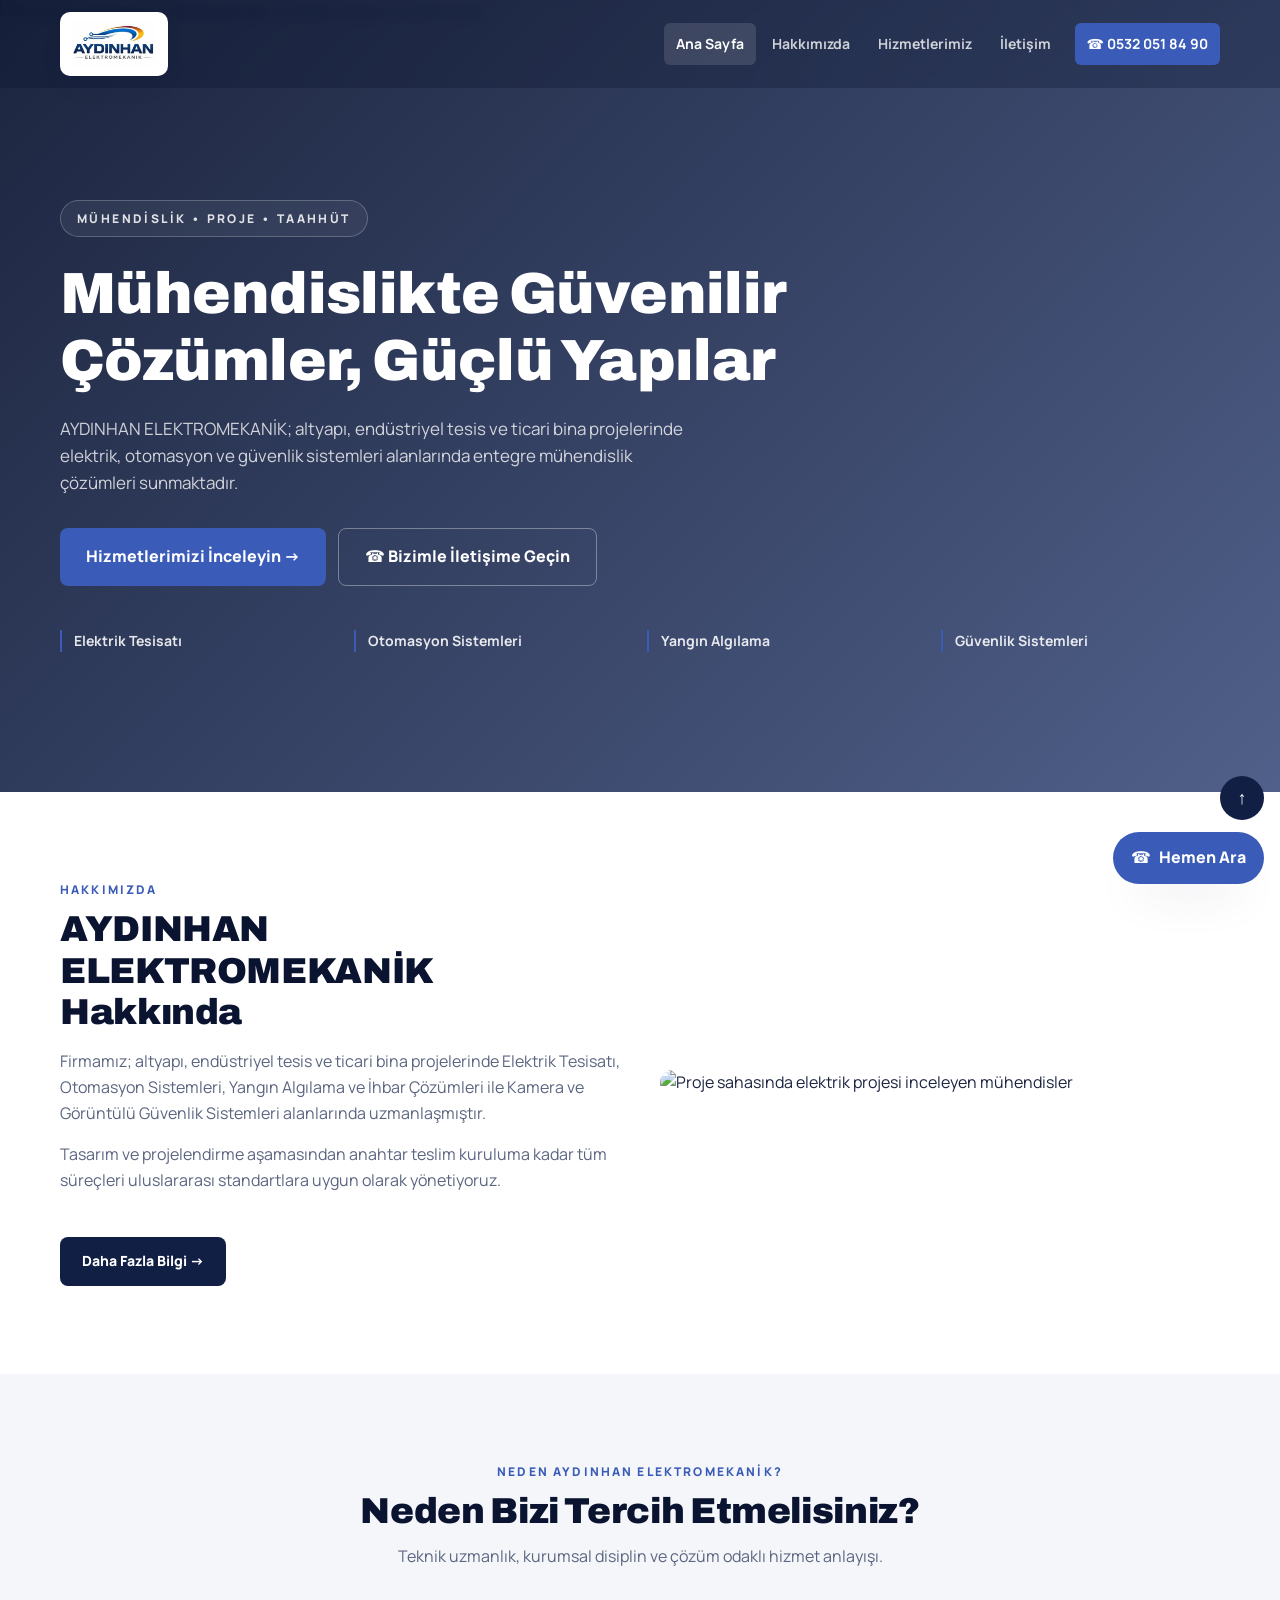
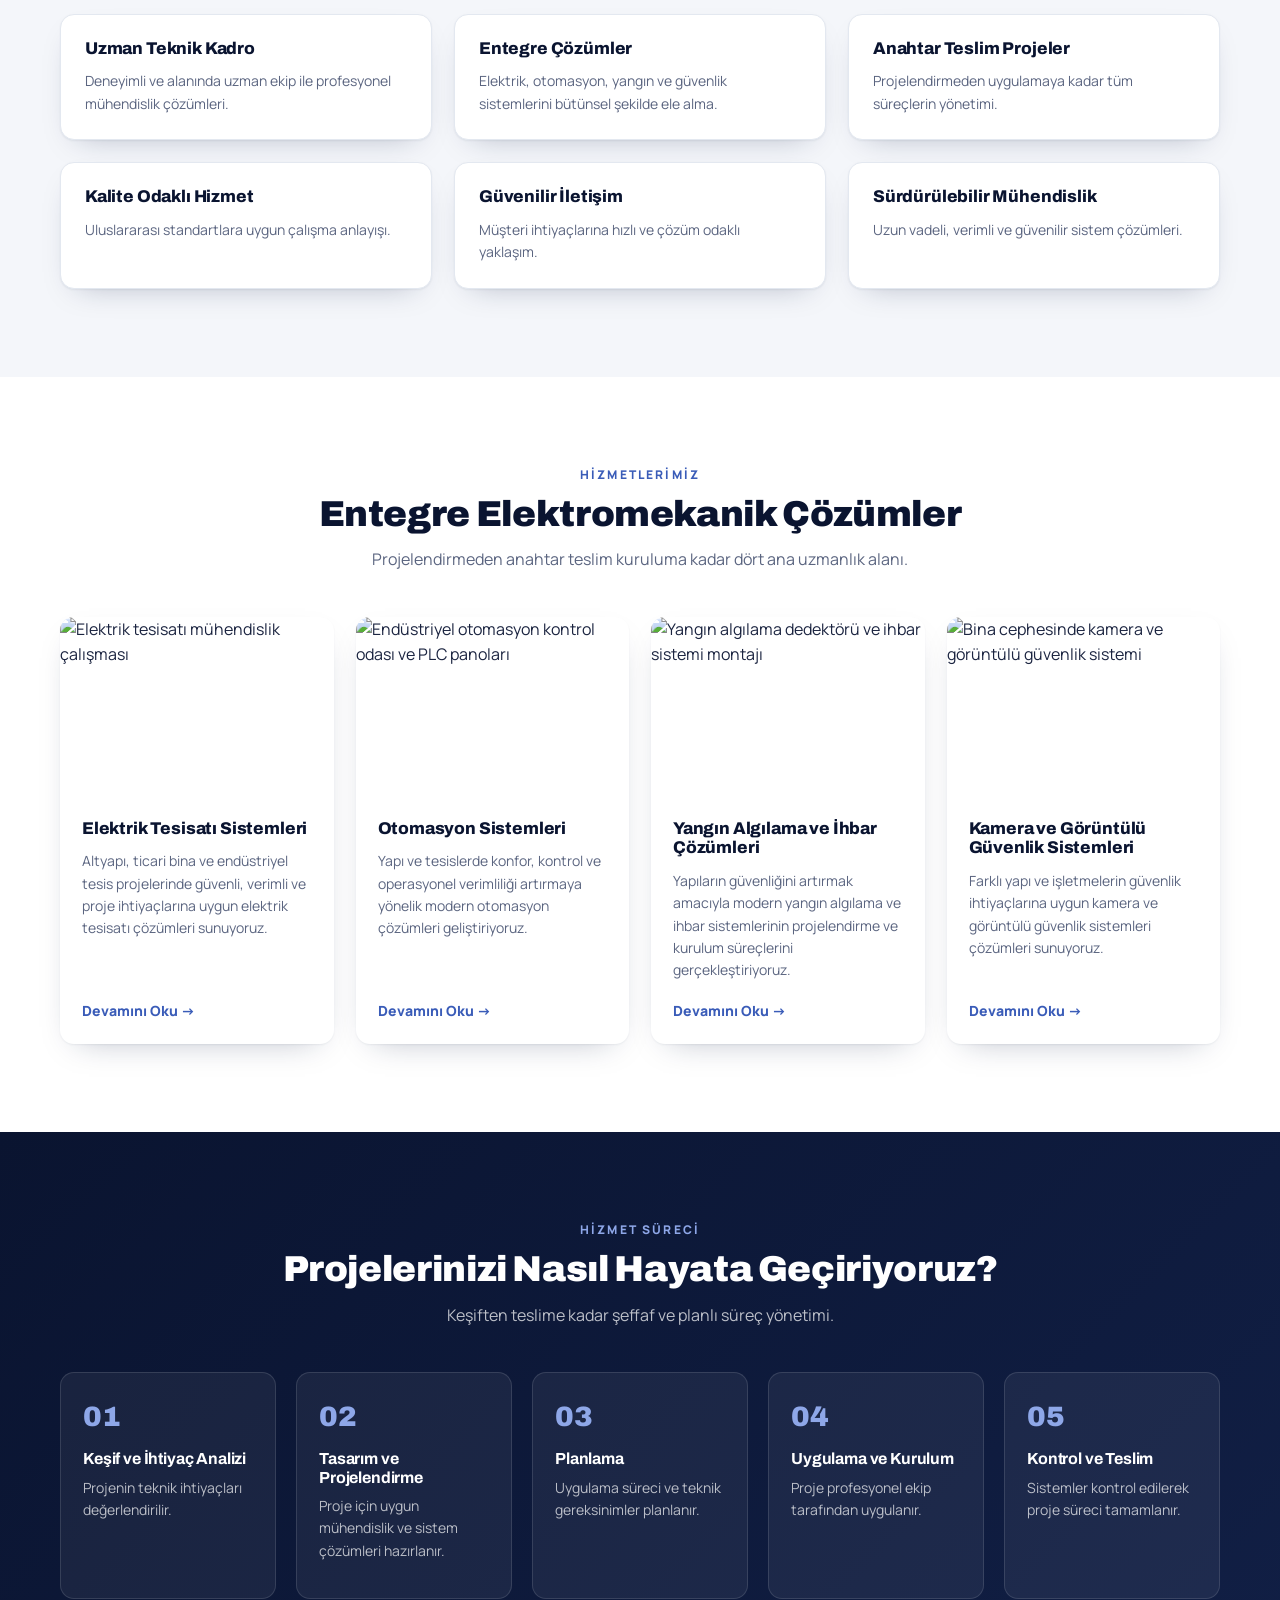
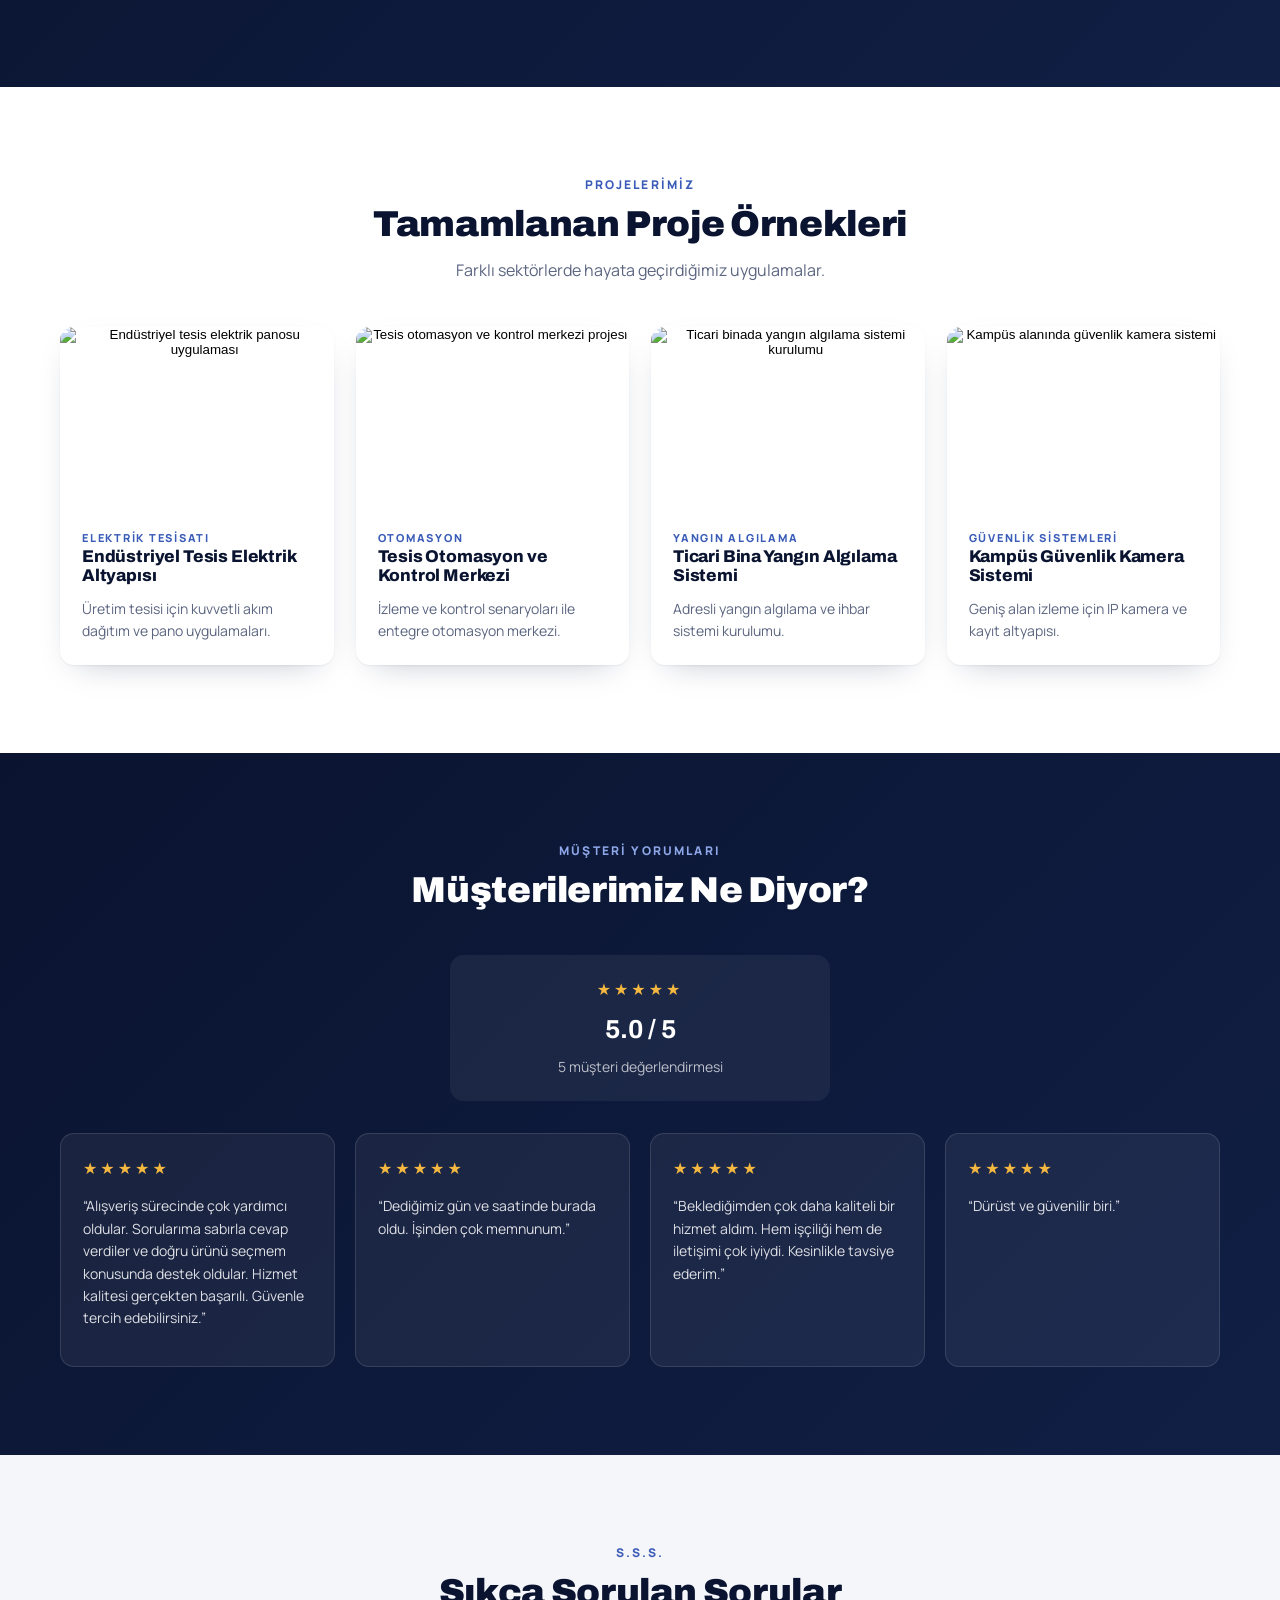
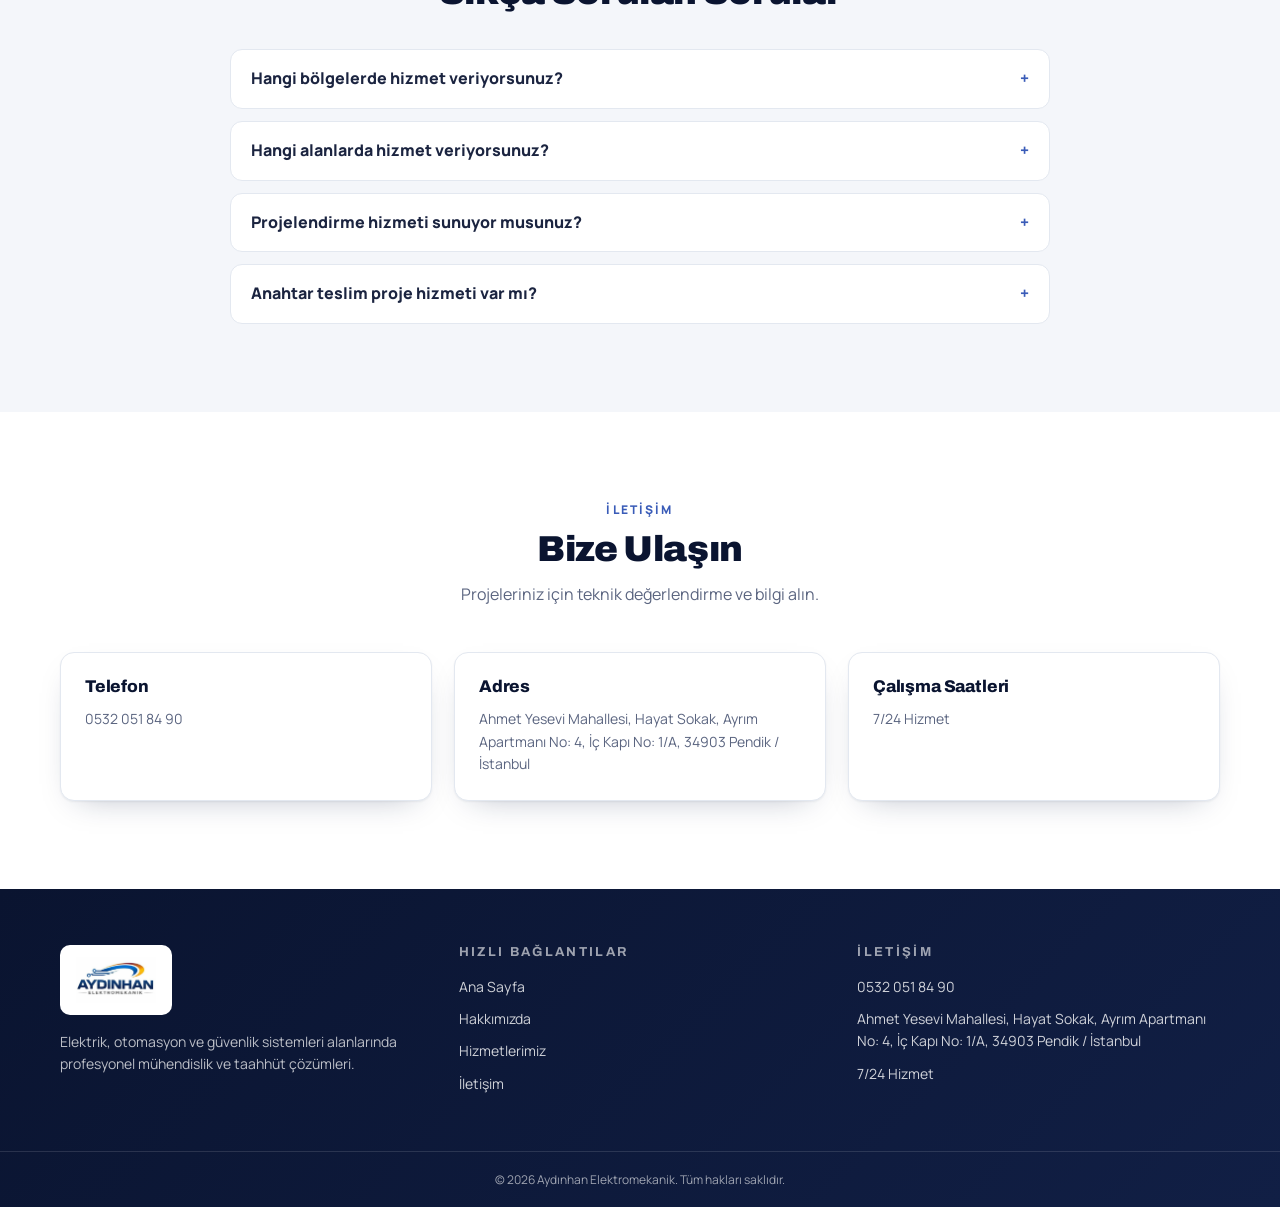
==== index.html @ 63fa552e "Add files via upload" ====
<!doctype html>
<html lang="tr">
  <head>
    <meta charset="utf-8" />
    <meta name="viewport" content="width=device-width, initial-scale=1" />
    <title>
      Aydınhan Elektromekanik | Elektrik, Otomasyon ve Güvenlik Sistemleri
    </title>
    <meta
      name="description"
      content="Aydınhan Elektromekanik; elektrik tesisatı, otomasyon sistemleri, yangın algılama ve kamera güvenlik sistemleri alanlarında Pendik ve İstanbul genelinde mühendislik ve taahhüt çözümleri sunar."
    />
    <meta property="og:type" content="website" />
    <meta
      property="og:title"
      content="Aydınhan Elektromekanik | Elektrik, Otomasyon ve Güvenlik Sistemleri"
    />
    <meta
      property="og:description"
      content="Aydınhan Elektromekanik; elektrik tesisatı, otomasyon sistemleri, yangın algılama ve kamera güvenlik sistemleri alanlarında Pendik ve İstanbul genelinde mühendislik ve taahhüt çözümleri sunar."
    />
    <meta property="og:image" content="gorseller/hero.jpg" />
    <meta name="twitter:card" content="summary_large_image" />
    <link rel="icon" href="favicon.png" />
    <link rel="preconnect" href="https://fonts.googleapis.com" />
    <link rel="preconnect" href="https://fonts.gstatic.com" crossorigin />
    <link
      href="https://fonts.googleapis.com/css2?family=Archivo:wght@600;700;800;900&family=Manrope:wght@400;500;600;700&display=swap"
      rel="stylesheet"
    />
    <link rel="stylesheet" href="style.css" />
    <script type="application/ld+json">
      {
        "@context": "https://schema.org",
        "@type": "LocalBusiness",
        "name": "AYDINHAN ELEKTROMEKANİK MÜHENDİSLİK PROJE TAAHHÜT SANAYİ VE TİCARET LİMİTED ŞİRKETİ",
        "telephone": "+905320518490",
        "address": {
          "@type": "PostalAddress",
          "streetAddress": "Ahmet Yesevi Mahallesi, Hayat Sokak, Ayrım Apartmanı No: 4/1A",
          "addressLocality": "Pendik",
          "addressRegion": "İstanbul",
          "postalCode": "34903",
          "addressCountry": "TR"
        },
        "openingHours": "Mo-Su 00:00-23:59",
        "aggregateRating": {
          "@type": "AggregateRating",
          "ratingValue": "5",
          "reviewCount": "5"
        }
      }
    </script>
  </head>
  <body>
    <header class="ustbar" id="ustbar">
      <div class="kapsa ustbar-ic">
        <a class="marka" href="index.html">
          <img
            src="logo.png"
            alt="Aydınhan Elektromekanik logosu"
            width="696"
            height="330"
          />
        </a>
        <nav class="menu" id="menu">
          <a class="aktif" href="index.html">Ana Sayfa</a
          ><a class="" href="hakkimizda.html">Hakkımızda</a
          ><a class="" href="hizmetlerimiz.html">Hizmetlerimiz</a
          ><a class="" href="iletisim.html">İletişim</a>
          <a class="btn-ara" href="tel:+905320518490">☎ 0532 051 84 90</a>
        </nav>
        <button
          class="menu-btn"
          id="menuBtn"
          aria-label="Menüyü aç"
          aria-expanded="false"
        >
          ☰
        </button>
      </div>
      <div class="mobil-menu" id="mobilMenu">
        <a class="aktif" href="index.html">Ana Sayfa</a
        ><a class="" href="hakkimizda.html">Hakkımızda</a
        ><a class="" href="hizmetlerimiz.html">Hizmetlerimiz</a
        ><a class="" href="projelerimiz.html">Projelerimiz</a
        ><a class="" href="iletisim.html">İletişim</a>
      </div>
    </header>
    <main>
      <section class="hero">
        <img
          class="hero-foto"
          src="gorseller/hero.jpg"
          alt="Endüstriyel tesiste elektrik panoları önünde çalışan mühendisler"
          width="1920"
          height="1088"
        />
        <div class="hero-perde"></div>
        <div class="kapsa hero-ic">
          <span class="pill">Mühendislik • Proje • Taahhüt</span>
          <h1>Mühendislikte Güvenilir Çözümler, Güçlü Yapılar</h1>
          <p>
            AYDINHAN ELEKTROMEKANİK; altyapı, endüstriyel tesis ve ticari bina
            projelerinde elektrik, otomasyon ve güvenlik sistemleri alanlarında
            entegre mühendislik çözümleri sunmaktadır.
          </p>
          <div class="hero-butonlar">
            <a class="btn birincil" href="hizmetlerimiz.html"
              >Hizmetlerimizi İnceleyin →</a
            >
            <a class="btn cerceve" href="tel:+905320518490"
              >☎ Bizimle İletişime Geçin</a
            >
          </div>
          <ul class="hero-liste">
            <li>Elektrik Tesisatı</li>
            <li>Otomasyon Sistemleri</li>
            <li>Yangın Algılama</li>
            <li>Güvenlik Sistemleri</li>
          </ul>
        </div>
      </section>
      <section class="bolum">
        <div class="kapsa ikili">
          <div class="gorun">
            <div class="bolum-baslik">
              <span class="ust-baslik">Hakkımızda</span>
              <h2>AYDINHAN ELEKTROMEKANİK Hakkında</h2>
            </div>
            <p class="metin">
              Firmamız; altyapı, endüstriyel tesis ve ticari bina projelerinde
              Elektrik Tesisatı, Otomasyon Sistemleri, Yangın Algılama ve İhbar
              Çözümleri ile Kamera ve Görüntülü Güvenlik Sistemleri alanlarında
              uzmanlaşmıştır.
            </p>
            <p class="metin">
              Tasarım ve projelendirme aşamasından anahtar teslim kuruluma kadar
              tüm süreçleri uluslararası standartlara uygun olarak yönetiyoruz.
            </p>
            <a class="btn koyu" href="hakkimizda.html">Daha Fazla Bilgi →</a>
          </div>
          <img
            class="gorsel-lift gorun"
            src="gorseller/hakkimizda.jpg"
            alt="Proje sahasında elektrik projesi inceleyen mühendisler"
            loading="lazy"
          />
        </div>
      </section>
      <section class="bolum gri">
        <div class="kapsa">
          <div class="bolum-baslik ortala">
            <span class="ust-baslik">Neden Aydınhan Elektromekanik?</span>
            <h2>Neden Bizi Tercih Etmelisiniz?</h2>
            <p>
              Teknik uzmanlık, kurumsal disiplin ve çözüm odaklı hizmet
              anlayışı.
            </p>
          </div>
          <div class="izgara-3">
            <article class="kart yalin gorun">
              <h3>Uzman Teknik Kadro</h3>
              <p>
                Deneyimli ve alanında uzman ekip ile profesyonel mühendislik
                çözümleri.
              </p>
            </article>
            <article class="kart yalin gorun">
              <h3>Entegre Çözümler</h3>
              <p>
                Elektrik, otomasyon, yangın ve güvenlik sistemlerini bütünsel
                şekilde ele alma.
              </p>
            </article>
            <article class="kart yalin gorun">
              <h3>Anahtar Teslim Projeler</h3>
              <p>Projelendirmeden uygulamaya kadar tüm süreçlerin yönetimi.</p>
            </article>
            <article class="kart yalin gorun">
              <h3>Kalite Odaklı Hizmet</h3>
              <p>Uluslararası standartlara uygun çalışma anlayışı.</p>
            </article>
            <article class="kart yalin gorun">
              <h3>Güvenilir İletişim</h3>
              <p>Müşteri ihtiyaçlarına hızlı ve çözüm odaklı yaklaşım.</p>
            </article>
            <article class="kart yalin gorun">
              <h3>Sürdürülebilir Mühendislik</h3>
              <p>Uzun vadeli, verimli ve güvenilir sistem çözümleri.</p>
            </article>
          </div>
        </div>
      </section>
      <section class="bolum">
        <div class="kapsa">
          <div class="bolum-baslik ortala">
            <span class="ust-baslik">Hizmetlerimiz</span>
            <h2>Entegre Elektromekanik Çözümler</h2>
            <p>
              Projelendirmeden anahtar teslim kuruluma kadar dört ana uzmanlık
              alanı.
            </p>
          </div>
          <div class="izgara-4">
            <article class="kart gorun">
              <img
                src="gorseller/elektrik.jpg"
                alt="Elektrik tesisatı mühendislik çalışması"
                loading="lazy"
              />
              <div class="kart-ic">
                <h3>Elektrik Tesisatı Sistemleri</h3>
                <p>
                  Altyapı, ticari bina ve endüstriyel tesis projelerinde
                  güvenli, verimli ve proje ihtiyaçlarına uygun elektrik
                  tesisatı çözümleri sunuyoruz.
                </p>
                <a class="link-ok" href="hizmetlerimiz.html#elektrik"
                  >Devamını Oku →</a
                >
              </div>
            </article>
            <article class="kart gorun">
              <img
                src="gorseller/otomasyon.jpg"
                alt="Endüstriyel otomasyon kontrol odası ve PLC panoları"
                loading="lazy"
              />
              <div class="kart-ic">
                <h3>Otomasyon Sistemleri</h3>
                <p>
                  Yapı ve tesislerde konfor, kontrol ve operasyonel verimliliği
                  artırmaya yönelik modern otomasyon çözümleri geliştiriyoruz.
                </p>
                <a class="link-ok" href="hizmetlerimiz.html#otomasyon"
                  >Devamını Oku →</a
                >
              </div>
            </article>
            <article class="kart gorun">
              <img
                src="gorseller/yangin.jpg"
                alt="Yangın algılama dedektörü ve ihbar sistemi montajı"
                loading="lazy"
              />
              <div class="kart-ic">
                <h3>Yangın Algılama ve İhbar Çözümleri</h3>
                <p>
                  Yapıların güvenliğini artırmak amacıyla modern yangın algılama
                  ve ihbar sistemlerinin projelendirme ve kurulum süreçlerini
                  gerçekleştiriyoruz.
                </p>
                <a class="link-ok" href="hizmetlerimiz.html#yangin"
                  >Devamını Oku →</a
                >
              </div>
            </article>
            <article class="kart gorun">
              <img
                src="gorseller/kamera.jpg"
                alt="Bina cephesinde kamera ve görüntülü güvenlik sistemi"
                loading="lazy"
              />
              <div class="kart-ic">
                <h3>Kamera ve Görüntülü Güvenlik Sistemleri</h3>
                <p>
                  Farklı yapı ve işletmelerin güvenlik ihtiyaçlarına uygun
                  kamera ve görüntülü güvenlik sistemleri çözümleri sunuyoruz.
                </p>
                <a class="link-ok" href="hizmetlerimiz.html#kamera"
                  >Devamını Oku →</a
                >
              </div>
            </article>
          </div>
        </div>
      </section>
      <section class="bolum lacivert">
        <div class="kapsa">
          <div class="bolum-baslik koyu ortala">
            <span class="ust-baslik">Hizmet Süreci</span>
            <h2>Projelerinizi Nasıl Hayata Geçiriyoruz?</h2>
            <p>Keşiften teslime kadar şeffaf ve planlı süreç yönetimi.</p>
          </div>
          <ol class="surec">
            <li class="gorun">
              <span class="no">01</span>
              <h3>Keşif ve İhtiyaç Analizi</h3>
              <p>Projenin teknik ihtiyaçları değerlendirilir.</p>
            </li>
            <li class="gorun">
              <span class="no">02</span>
              <h3>Tasarım ve Projelendirme</h3>
              <p>
                Proje için uygun mühendislik ve sistem çözümleri hazırlanır.
              </p>
            </li>
            <li class="gorun">
              <span class="no">03</span>
              <h3>Planlama</h3>
              <p>Uygulama süreci ve teknik gereksinimler planlanır.</p>
            </li>
            <li class="gorun">
              <span class="no">04</span>
              <h3>Uygulama ve Kurulum</h3>
              <p>Proje profesyonel ekip tarafından uygulanır.</p>
            </li>
            <li class="gorun">
              <span class="no">05</span>
              <h3>Kontrol ve Teslim</h3>
              <p>Sistemler kontrol edilerek proje süreci tamamlanır.</p>
            </li>
          </ol>
        </div>
      </section>
      <section class="bolum">
        <div class="kapsa">
          <div class="bolum-baslik ortala">
            <span class="ust-baslik">Projelerimiz</span>
            <h2>Tamamlanan Proje Örnekleri</h2>
            <p>Farklı sektörlerde hayata geçirdiğimiz uygulamalar.</p>
          </div>
          <div class="izgara-4">
            <article class="kart gorun">
              <button
                class="foto-btn"
                data-index="0"
                aria-label="Endüstriyel Tesis Elektrik Altyapısı fotoğrafını büyüt"
              >
                <img
                  src="gorseller/elektrik.jpg"
                  alt="Endüstriyel tesis elektrik panosu uygulaması"
                  loading="lazy"
                />
              </button>
              <div class="kart-ic">
                <span class="etiket">Elektrik Tesisatı</span>
                <h3>Endüstriyel Tesis Elektrik Altyapısı</h3>
                <p>
                  Üretim tesisi için kuvvetli akım dağıtım ve pano uygulamaları.
                </p>
              </div>
            </article>
            <article class="kart gorun">
              <button
                class="foto-btn"
                data-index="1"
                aria-label="Tesis Otomasyon ve Kontrol Merkezi fotoğrafını büyüt"
              >
                <img
                  src="gorseller/otomasyon.jpg"
                  alt="Tesis otomasyon ve kontrol merkezi projesi"
                  loading="lazy"
                />
              </button>
              <div class="kart-ic">
                <span class="etiket">Otomasyon</span>
                <h3>Tesis Otomasyon ve Kontrol Merkezi</h3>
                <p>
                  İzleme ve kontrol senaryoları ile entegre otomasyon merkezi.
                </p>
              </div>
            </article>
            <article class="kart gorun">
              <button
                class="foto-btn"
                data-index="2"
                aria-label="Ticari Bina Yangın Algılama Sistemi fotoğrafını büyüt"
              >
                <img
                  src="gorseller/yangin.jpg"
                  alt="Ticari binada yangın algılama sistemi kurulumu"
                  loading="lazy"
                />
              </button>
              <div class="kart-ic">
                <span class="etiket">Yangın Algılama</span>
                <h3>Ticari Bina Yangın Algılama Sistemi</h3>
                <p>Adresli yangın algılama ve ihbar sistemi kurulumu.</p>
              </div>
            </article>
            <article class="kart gorun">
              <button
                class="foto-btn"
                data-index="3"
                aria-label="Kampüs Güvenlik Kamera Sistemi fotoğrafını büyüt"
              >
                <img
                  src="gorseller/kamera.jpg"
                  alt="Kampüs alanında güvenlik kamera sistemi"
                  loading="lazy"
                />
              </button>
              <div class="kart-ic">
                <span class="etiket">Güvenlik Sistemleri</span>
                <h3>Kampüs Güvenlik Kamera Sistemi</h3>
                <p>Geniş alan izleme için IP kamera ve kayıt altyapısı.</p>
              </div>
            </article>
          </div>
          <div class="kutu" id="kutu" hidden>
            <button class="kutu-kapat" id="kutuKapat" aria-label="Kapat">
              ✕
            </button>
            <button
              class="kutu-onceki"
              id="kutuOnceki"
              aria-label="Önceki fotoğraf"
            >
              ‹
            </button>
            <figure>
              <img id="kutuFoto" alt="" />
              <figcaption id="kutuYazi"></figcaption>
            </figure>
            <button
              class="kutu-sonraki"
              id="kutuSonraki"
              aria-label="Sonraki fotoğraf"
            >
              ›
            </button>
          </div>
          <script>
            window.PROJELER = [
              {
                ad: "Endüstriyel Tesis Elektrik Altyapısı",
                aciklama:
                  "Üretim tesisi için kuvvetli akım dağıtım ve pano uygulamaları.",
                gorsel: "gorseller/elektrik.jpg",
                alt: "Endüstriyel tesis elektrik panosu uygulaması",
              },
              {
                ad: "Tesis Otomasyon ve Kontrol Merkezi",
                aciklama:
                  "İzleme ve kontrol senaryoları ile entegre otomasyon merkezi.",
                gorsel: "gorseller/otomasyon.jpg",
                alt: "Tesis otomasyon ve kontrol merkezi projesi",
              },
              {
                ad: "Ticari Bina Yangın Algılama Sistemi",
                aciklama: "Adresli yangın algılama ve ihbar sistemi kurulumu.",
                gorsel: "gorseller/yangin.jpg",
                alt: "Ticari binada yangın algılama sistemi kurulumu",
              },
              {
                ad: "Kampüs Güvenlik Kamera Sistemi",
                aciklama:
                  "Geniş alan izleme için IP kamera ve kayıt altyapısı.",
                gorsel: "gorseller/kamera.jpg",
                alt: "Kampüs alanında güvenlik kamera sistemi",
              },
            ];
          </script>
        </div>
      </section>
      <section class="bolum lacivert">
        <div class="kapsa">
          <div class="bolum-baslik koyu ortala">
            <span class="ust-baslik">Müşteri Yorumları</span>
            <h2>Müşterilerimiz Ne Diyor?</h2>
          </div>
          <div class="puan">
            <div class="yildiz">★★★★★</div>
            <strong>5.0 / 5</strong><span>5 müşteri değerlendirmesi</span>
          </div>
          <div class="yorum-izgara">
            <blockquote class="yorum">
              <div class="yildiz">★★★★★</div>
              <p>
                “Alışveriş sürecinde çok yardımcı oldular. Sorularıma sabırla
                cevap verdiler ve doğru ürünü seçmem konusunda destek oldular.
                Hizmet kalitesi gerçekten başarılı. Güvenle tercih
                edebilirsiniz.”
              </p>
            </blockquote>
            <blockquote class="yorum">
              <div class="yildiz">★★★★★</div>
              <p>
                “Dediğimiz gün ve saatinde burada oldu. İşinden çok memnunum.”
              </p>
            </blockquote>
            <blockquote class="yorum">
              <div class="yildiz">★★★★★</div>
              <p>
                “Beklediğimden çok daha kaliteli bir hizmet aldım. Hem işçiliği
                hem de iletişimi çok iyiydi. Kesinlikle tavsiye ederim.”
              </p>
            </blockquote>
            <blockquote class="yorum">
              <div class="yildiz">★★★★★</div>
              <p>“Dürüst ve güvenilir biri.”</p>
            </blockquote>
          </div>
        </div>
      </section>
      <section class="bolum gri">
        <div class="kapsa">
          <div class="bolum-baslik ortala">
            <span class="ust-baslik">S.S.S.</span>
            <h2>Sıkça Sorulan Sorular</h2>
          </div>
          <div class="sss">
            <details class="sss-oge">
              <summary>Hangi bölgelerde hizmet veriyorsunuz?</summary>
              <p>
                Pendik başta olmak üzere İstanbul ve yakın çevresindeki
                bölgelerde hizmet sunulmaktadır.
              </p>
            </details>
            <details class="sss-oge">
              <summary>Hangi alanlarda hizmet veriyorsunuz?</summary>
              <p>
                Elektrik tesisatı, otomasyon sistemleri, yangın algılama ve
                ihbar çözümleri ile kamera ve görüntülü güvenlik sistemleri
                alanlarında hizmet veriyoruz.
              </p>
            </details>
            <details class="sss-oge">
              <summary>Projelendirme hizmeti sunuyor musunuz?</summary>
              <p>
                Projenin ihtiyaçlarına göre tasarım ve projelendirme
                süreçlerinden uygulama aşamasına kadar entegre çözümler
                sunuyoruz.
              </p>
            </details>
            <details class="sss-oge">
              <summary>Anahtar teslim proje hizmeti var mı?</summary>
              <p>
                Tasarım ve projelendirme aşamasından uygulama ve kurulum
                süreçlerine kadar anahtar teslim çözümler sunulabilmektedir.
              </p>
            </details>
          </div>
        </div>
      </section>
      <section class="bolum">
        <div class="kapsa">
          <div class="bolum-baslik ortala">
            <span class="ust-baslik">İletişim</span>
            <h2>Bize Ulaşın</h2>
            <p>Projeleriniz için teknik değerlendirme ve bilgi alın.</p>
          </div>
          <div class="izgara-3">
            <a class="kart yalin gorun" href="tel:+905320518490"
              ><h3>Telefon</h3>
              <p>0532 051 84 90</p></a
            >
            <a
              class="kart yalin gorun"
              href="https://www.google.com/maps/search/?api=1&query=Ahmet+Yesevi+Mahallesi+Hayat+Sokak+Ayr%C4%B1m+Apartman%C4%B1+No+4+Pendik+%C4%B0stanbul"
              target="_blank"
              rel="noopener"
              ><h3>Adres</h3>
              <p>
                Ahmet Yesevi Mahallesi, Hayat Sokak, Ayrım Apartmanı No: 4, İç
                Kapı No: 1/A, 34903 Pendik / İstanbul
              </p></a
            >
            <div class="kart yalin gorun">
              <h3>Çalışma Saatleri</h3>
              <p>7/24 Hizmet</p>
            </div>
          </div>
        </div>
      </section>
    </main>
    <footer class="altbar">
      <div class="kapsa altbar-grid">
        <div>
          <span class="logo-kutu"
            ><img
              src="logo.png"
              alt="Aydınhan Elektromekanik logosu"
              loading="lazy"
          /></span>
          <p class="alt-metin">
            Elektrik, otomasyon ve güvenlik sistemleri alanlarında profesyonel
            mühendislik ve taahhüt çözümleri.
          </p>
        </div>
        <div>
          <h3>Hızlı Bağlantılar</h3>
          <ul class="alt-liste">
            <li><a href="index.html">Ana Sayfa</a></li>
            <li><a href="hakkimizda.html">Hakkımızda</a></li>
            <li><a href="hizmetlerimiz.html">Hizmetlerimiz</a></li>
            <li><a href="iletisim.html">İletişim</a></li>
          </ul>
        </div>
        <div>
          <h3>İletişim</h3>
          <ul class="alt-liste">
            <li><a href="tel:+905320518490">0532 051 84 90</a></li>
            <li>
              Ahmet Yesevi Mahallesi, Hayat Sokak, Ayrım Apartmanı No: 4, İç
              Kapı No: 1/A, 34903 Pendik / İstanbul
            </li>
            <li>7/24 Hizmet</li>
          </ul>
        </div>
      </div>
      <div class="altbar-son">
        © 2026 Aydınhan Elektromekanik. Tüm hakları saklıdır.
      </div>
    </footer>
    <div class="hizli">
      <button id="yukariBtn" class="yukari" aria-label="Sayfa başına dön">
        ↑
      </button>
      <a class="hizli-ara" href="tel:+905320518490">☎ <span>Hemen Ara</span></a>
    </div>
    <script src="script.js"></script>
  </body>
</html>
---- style.css ----
:root{
  --lacivert-koyu:#0a1430;
  --lacivert:#111f45;
  --lacivert-acik:#2a3d70;
  --vurgu:#3a5cb8;
  --beyaz:#ffffff;
  --gri:#f4f6fa;
  --metin:#1b2440;
  --metin-soluk:#5b6580;
  --kenar:#e3e8f0;
  --golge:0 1px 2px rgba(17,31,69,.06),0 12px 32px -18px rgba(17,31,69,.35);
  --golge-lift:0 24px 48px -24px rgba(17,31,69,.45);
  --radius:8px;
}
*{box-sizing:border-box}
html{scroll-behavior:smooth}
body{margin:0;font-family:"Manrope",system-ui,sans-serif;color:var(--metin);background:var(--beyaz);line-height:1.6}
h1,h2,h3{font-family:"Archivo",system-ui,sans-serif;margin:0;line-height:1.15;letter-spacing:-.01em}
img{max-width:100%;display:block}
a{color:inherit;text-decoration:none}
.kapsa{max-width:1200px;margin:0 auto;padding:0 20px}

/* ÜST BAR */
.ustbar{position:fixed;inset:0 0 auto 0;z-index:50;background:rgba(10,20,48,.3);backdrop-filter:blur(6px);transition:background .3s,box-shadow .3s}
.ustbar.kaydi{background:rgba(10,20,48,.96);box-shadow:var(--golge-lift)}
.ustbar-ic{display:flex;align-items:center;justify-content:space-between;gap:16px;padding:12px 20px}
.marka img{height:42px;width:auto}
.marka{background:var(--beyaz);border-radius:10px;padding:8px 12px;box-shadow:var(--golge)}
.menu{display:none;align-items:center;gap:4px}
.menu a{padding:10px 12px;border-radius:6px;font-size:14px;font-weight:700;color:rgba(255,255,255,.78)}
.menu a:hover{background:rgba(255,255,255,.1);color:#fff}
.menu a.aktif{background:rgba(255,255,255,.12);color:#fff}
.btn-ara{margin-left:8px;background:var(--vurgu);color:#fff!important;font-weight:800}
.menu-btn{display:grid;place-items:center;width:44px;height:44px;border-radius:6px;border:1px solid rgba(255,255,255,.25);background:transparent;color:#fff;font-size:20px;cursor:pointer}
.mobil-menu{display:none;flex-direction:column;background:var(--lacivert-koyu);padding:8px 20px 24px}
.mobil-menu.acik{display:flex}
.mobil-menu a{padding:14px;border-radius:6px;font-weight:700;color:rgba(255,255,255,.85)}
.mobil-menu a.aktif{background:rgba(255,255,255,.12);color:#fff}
@media(min-width:1024px){.menu{display:flex}.menu-btn{display:none}.mobil-menu{display:none!important}.marka img{height:48px}}

/* HERO */
.hero{position:relative;display:flex;align-items:center;min-height:88vh;overflow:hidden}
.hero-foto{position:absolute;inset:0;width:100%;height:100%;object-fit:cover}
.hero-perde{position:absolute;inset:0;background:linear-gradient(135deg,rgba(10,20,48,.93),rgba(42,61,112,.82))}
.hero-ic{position:relative;padding:140px 20px 80px;width:100%}
.pill{display:inline-block;border:1px solid rgba(255,255,255,.22);background:rgba(255,255,255,.06);color:rgba(255,255,255,.85);border-radius:999px;padding:8px 16px;font-size:12px;font-weight:800;letter-spacing:.2em;text-transform:uppercase}
.hero h1{margin-top:24px;max-width:900px;color:#fff;font-size:clamp(30px,6vw,58px);font-weight:900}
.hero-ic>p{margin-top:20px;max-width:640px;color:rgba(255,255,255,.78);font-size:17px}
.hero-butonlar{display:flex;flex-wrap:wrap;gap:12px;margin-top:32px}
.btn{display:inline-flex;align-items:center;gap:8px;border-radius:var(--radius);padding:15px 26px;font-weight:800;transition:transform .2s,background .2s}
.btn:hover{transform:translateY(-2px)}
.btn.birincil{background:var(--vurgu);color:#fff}
.btn.cerceve{border:1px solid rgba(255,255,255,.35);color:#fff}
.btn.koyu{background:var(--lacivert);color:#fff;margin-top:28px;padding:13px 22px;font-size:14px}
.hero-liste{list-style:none;display:grid;gap:14px;margin:44px 0 0;padding:0;grid-template-columns:1fr}
.hero-liste li{border-left:2px solid var(--vurgu);padding-left:12px;color:rgba(255,255,255,.88);font-weight:700;font-size:14px}
@media(min-width:640px){.hero-liste{grid-template-columns:1fr 1fr}}
@media(min-width:1024px){.hero-liste{grid-template-columns:repeat(4,1fr)}}

/* İÇ HERO */
.ic-hero{background:linear-gradient(135deg,var(--lacivert-koyu),var(--lacivert-acik));padding:150px 0 70px;color:#fff}
.ic-hero h1{margin-top:20px;font-size:clamp(28px,5vw,46px);font-weight:900;color:#fff}
.ic-hero p{margin-top:14px;max-width:620px;color:rgba(255,255,255,.78)}

/* BÖLÜMLER */
.bolum{padding:64px 0}
@media(min-width:768px){.bolum{padding:88px 0}}
.bolum.gri{background:var(--gri)}
.bolum.lacivert{background:linear-gradient(135deg,var(--lacivert-koyu),var(--lacivert));color:#fff}
.bolum-baslik{max-width:720px}
.bolum-baslik.ortala{margin:0 auto;text-align:center}
.ust-baslik{display:block;font-size:12px;font-weight:800;letter-spacing:.18em;text-transform:uppercase;color:var(--vurgu)}
.bolum-baslik h2{margin-top:10px;font-size:clamp(24px,3.6vw,36px);font-weight:900;color:var(--lacivert-koyu)}
.bolum-baslik p{margin-top:12px;color:var(--metin-soluk)}
.bolum-baslik.koyu h2{color:#fff}
.bolum-baslik.koyu p{color:rgba(255,255,255,.72)}
.bolum-baslik.koyu .ust-baslik{color:#8ea7e8}
.basit-h2{font-size:clamp(22px,3.2vw,32px);font-weight:900;color:var(--lacivert-koyu)}
.metin{margin-top:16px;color:var(--metin-soluk)}
.ikili{display:grid;gap:40px;align-items:center;grid-template-columns:1fr}
@media(min-width:1024px){.ikili{grid-template-columns:1fr 1fr}.ikili.ters>img{order:2}}
.gorsel-lift{border-radius:14px;box-shadow:var(--golge-lift);object-fit:cover;width:100%}

.izgara-2,.izgara-3,.izgara-4{display:grid;gap:22px;margin-top:44px;grid-template-columns:1fr}
@media(min-width:640px){.izgara-2,.izgara-3,.izgara-4{grid-template-columns:1fr 1fr}}
@media(min-width:1024px){.izgara-3{grid-template-columns:repeat(3,1fr)}.izgara-4{grid-template-columns:repeat(4,1fr)}}
.kart{background:#fff;border-radius:14px;box-shadow:var(--golge);overflow:hidden;display:flex;flex-direction:column;transition:transform .3s,box-shadow .3s}
.kart:hover{transform:translateY(-4px);box-shadow:var(--golge-lift)}
.kart img{height:180px;width:100%;object-fit:cover;transition:transform .5s}
.kart:hover img{transform:scale(1.05)}
.kart-ic{padding:22px;display:flex;flex-direction:column;flex:1}
.kart h3{font-size:17px;font-weight:800;color:var(--lacivert-koyu)}
.kart p{margin:12px 0 0;font-size:14px;color:var(--metin-soluk);flex:1}
.kart.yalin{padding:24px;border:1px solid var(--kenar)}
.kart.yalin h3{font-size:17px}
.link-ok{margin-top:18px;font-size:14px;font-weight:800;color:var(--vurgu)}
.etiket{font-size:11px;font-weight:800;letter-spacing:.16em;text-transform:uppercase;color:var(--vurgu)}
.foto-btn{border:0;padding:0;background:none;cursor:zoom-in;display:block;width:100%}
.tik-liste{margin:20px 0 0;padding:0;list-style:none;display:grid;gap:10px}
.tik-liste li{position:relative;padding-left:26px;color:var(--metin-soluk);font-size:15px}
.tik-liste li::before{content:"✓";position:absolute;left:0;color:var(--vurgu);font-weight:900}

/* SÜREÇ */
.surec{list-style:none;display:grid;gap:20px;margin:44px 0 0;padding:0;grid-template-columns:1fr}
@media(min-width:768px){.surec{grid-template-columns:repeat(3,1fr)}}
@media(min-width:1200px){.surec{grid-template-columns:repeat(5,1fr)}}
.surec li{border:1px solid rgba(255,255,255,.12);background:rgba(255,255,255,.06);border-radius:14px;padding:22px}
.surec .no{font-family:"Archivo",sans-serif;font-size:28px;font-weight:900;color:#8ea7e8}
.surec h3{margin-top:10px;font-size:16px;color:#fff}
.surec p{margin-top:8px;font-size:14px;color:rgba(255,255,255,.7)}

/* YORUM */
.puan{margin:44px auto 0;max-width:380px;text-align:center;background:rgba(255,255,255,.06);border-radius:14px;padding:22px;display:grid;gap:6px}
.puan strong{font-family:"Archivo",sans-serif;font-size:26px}
.puan span{font-size:14px;color:rgba(255,255,255,.7)}
.yildiz{color:#f4b740;letter-spacing:3px}
.yorum-izgara{display:grid;gap:20px;margin-top:32px;grid-template-columns:1fr}
@media(min-width:768px){.yorum-izgara{grid-template-columns:1fr 1fr}}
@media(min-width:1200px){.yorum-izgara{grid-template-columns:repeat(4,1fr)}}
.yorum{margin:0;border:1px solid rgba(255,255,255,.12);background:rgba(255,255,255,.06);border-radius:14px;padding:22px}
.yorum p{font-size:14px;color:rgba(255,255,255,.85)}

/* SSS */
.sss{margin-top:36px;display:grid;gap:12px;max-width:820px;margin-left:auto;margin-right:auto}
.sss-oge{background:rgba(255,255,255,.06);border:1px solid var(--kenar);border-radius:12px;padding:16px 20px}
.bolum.lacivert .sss-oge{border-color:rgba(255,255,255,.14)}
.bolum:not(.lacivert) .sss-oge{background:#fff}
.sss-oge summary{cursor:pointer;font-weight:800;list-style:none}
.sss-oge summary::-webkit-details-marker{display:none}
.sss-oge summary::after{content:"+";float:right;font-weight:900;color:var(--vurgu)}
.sss-oge[open] summary::after{content:"–"}
.sss-oge p{margin:12px 0 0;font-size:15px;opacity:.85}

/* HARİTA */
.harita{margin-top:36px;border-radius:14px;overflow:hidden;box-shadow:var(--golge-lift)}
.harita iframe{width:100%;height:420px;border:0;display:block}

/* ALT BAR */
.altbar{background:linear-gradient(135deg,var(--lacivert-koyu),var(--lacivert));color:#fff}
.altbar-grid{display:grid;gap:36px;padding:56px 20px;grid-template-columns:1fr}
@media(min-width:768px){.altbar-grid{grid-template-columns:repeat(3,1fr)}}
.logo-kutu{display:inline-flex;background:#fff;border-radius:10px;padding:12px 16px}
.logo-kutu img{height:46px;width:auto}
.alt-metin{margin-top:16px;max-width:340px;font-size:14px;color:rgba(255,255,255,.72)}
.altbar h3{font-size:13px;letter-spacing:.18em;text-transform:uppercase;color:rgba(255,255,255,.6)}
.alt-liste{list-style:none;margin:16px 0 0;padding:0;display:grid;gap:10px;font-size:14px;color:rgba(255,255,255,.8)}
.alt-liste a:hover{color:#fff;text-decoration:underline}
.altbar-son{border-top:1px solid rgba(255,255,255,.12);padding:18px;text-align:center;font-size:12px;color:rgba(255,255,255,.6)}

/* HIZLI BUTONLAR */
.hizli{position:fixed;right:16px;bottom:16px;z-index:40;display:flex;flex-direction:column;align-items:flex-end;gap:12px}
.yukari{width:44px;height:44px;border-radius:999px;border:0;background:var(--lacivert);color:#fff;font-size:18px;cursor:pointer;box-shadow:var(--golge-lift);opacity:0;pointer-events:none;transition:opacity .3s}
.yukari.gorunur{opacity:1;pointer-events:auto}
.hizli-ara{display:inline-flex;align-items:center;gap:8px;background:var(--vurgu);color:#fff;font-weight:800;border-radius:999px;padding:13px 18px;box-shadow:var(--golge-lift)}
@media(max-width:520px){.hizli-ara span{display:none}}

/* LIGHTBOX */
.kutu{position:fixed;inset:0;z-index:60;display:flex;align-items:center;justify-content:center;background:rgba(10,20,48,.96);padding:20px}
.kutu[hidden]{display:none}
.kutu figure{margin:0;max-width:900px}
.kutu img{max-height:75vh;width:100%;object-fit:contain;border-radius:10px}
.kutu figcaption{margin-top:16px;text-align:center;color:rgba(255,255,255,.8);font-size:14px}
.kutu button{position:absolute;width:44px;height:44px;border-radius:999px;border:0;background:rgba(255,255,255,.12);color:#fff;font-size:22px;cursor:pointer}
.kutu-kapat{top:16px;right:16px}
.kutu-onceki{left:12px}
.kutu-sonraki{right:12px}

/* ANİMASYON */
.gorun{opacity:0;transform:translateY(18px);transition:opacity .6s ease,transform .6s ease}
.gorun.aktif{opacity:1;transform:none}
@media(prefers-reduced-motion:reduce){.gorun{opacity:1;transform:none;transition:none}}
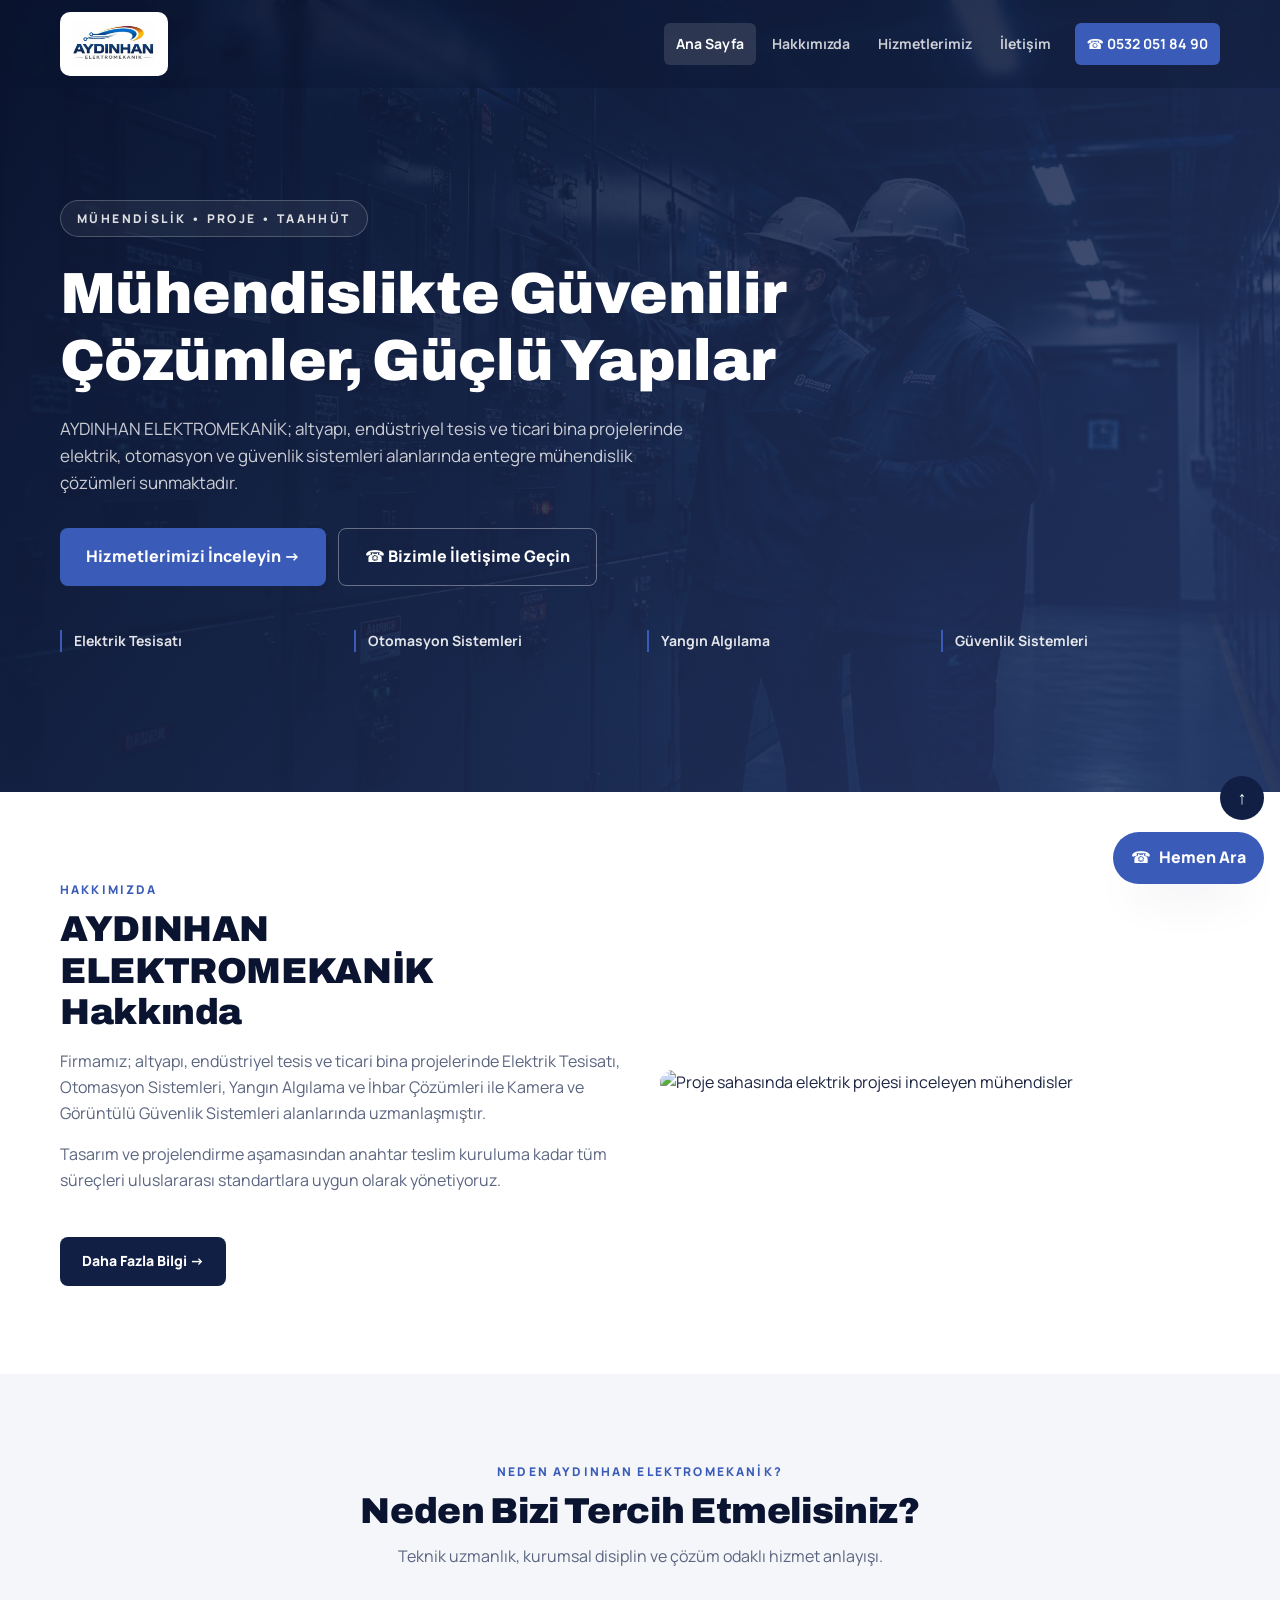
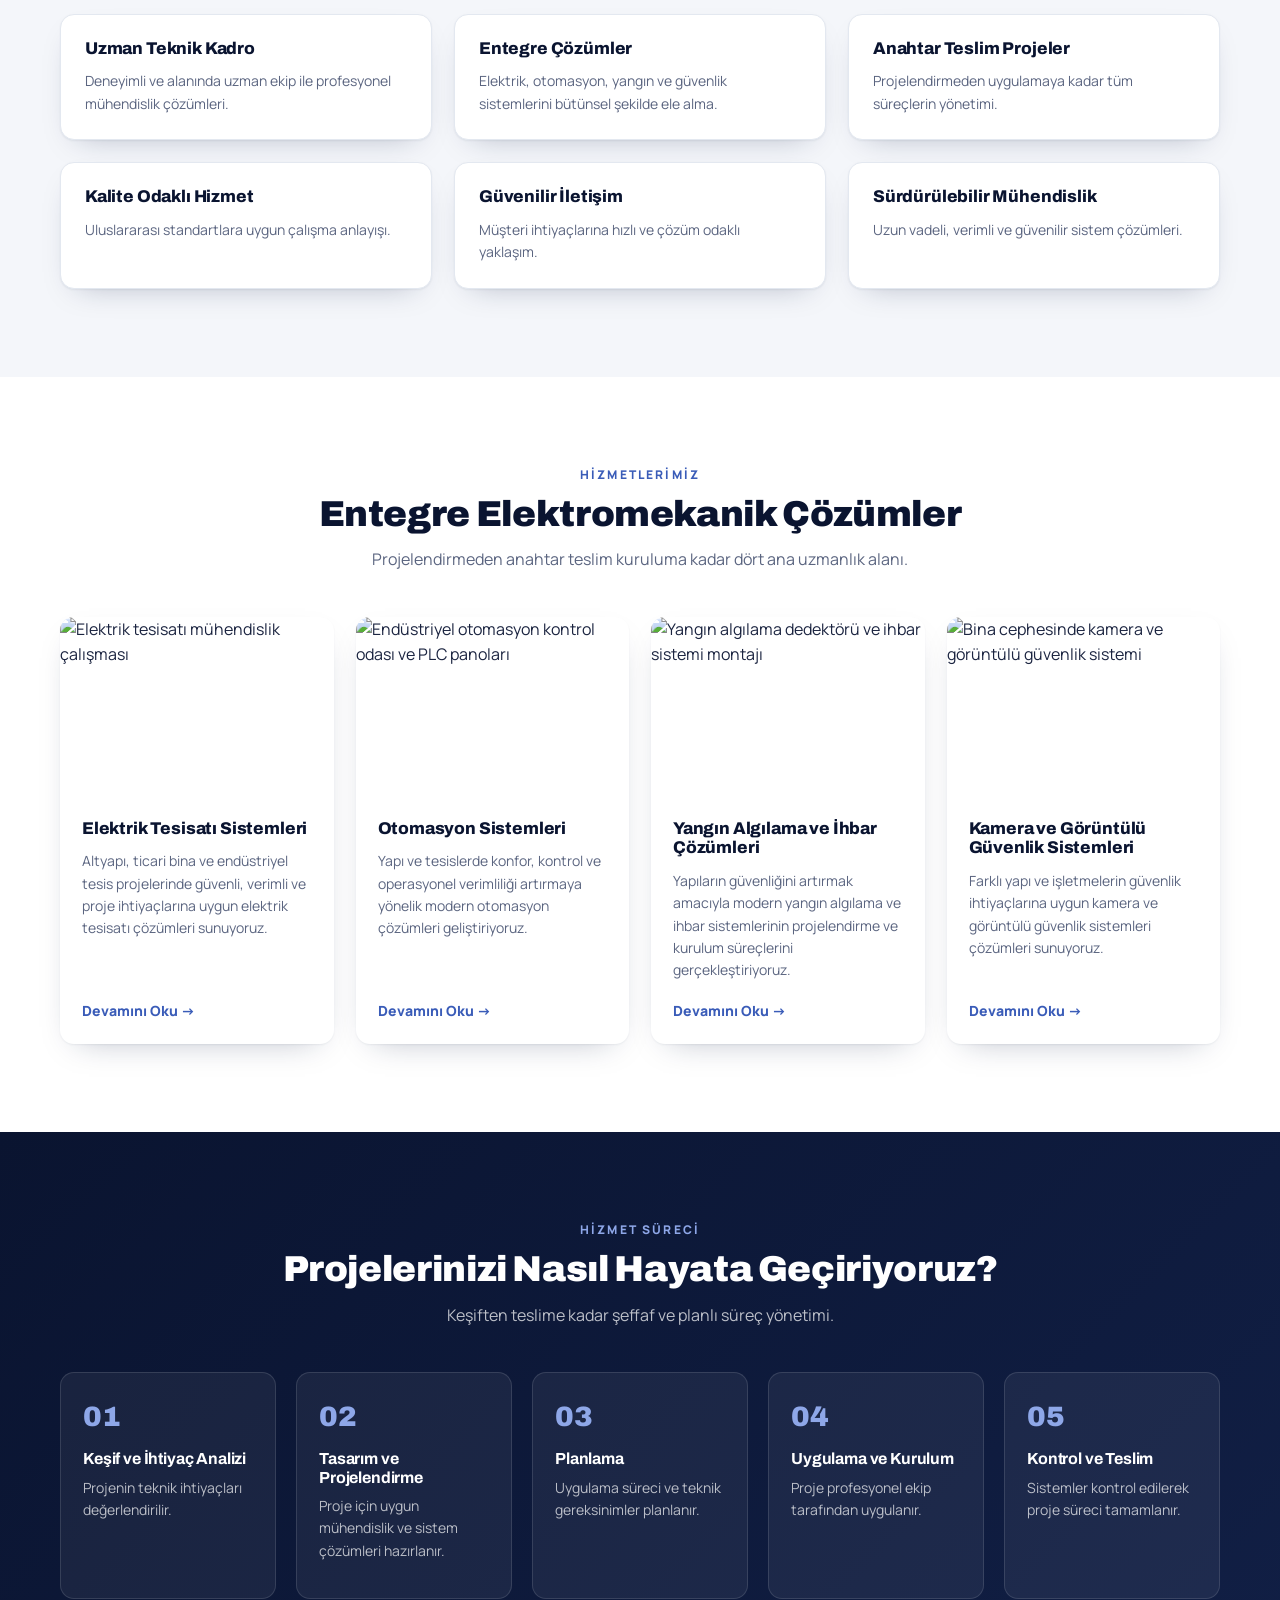
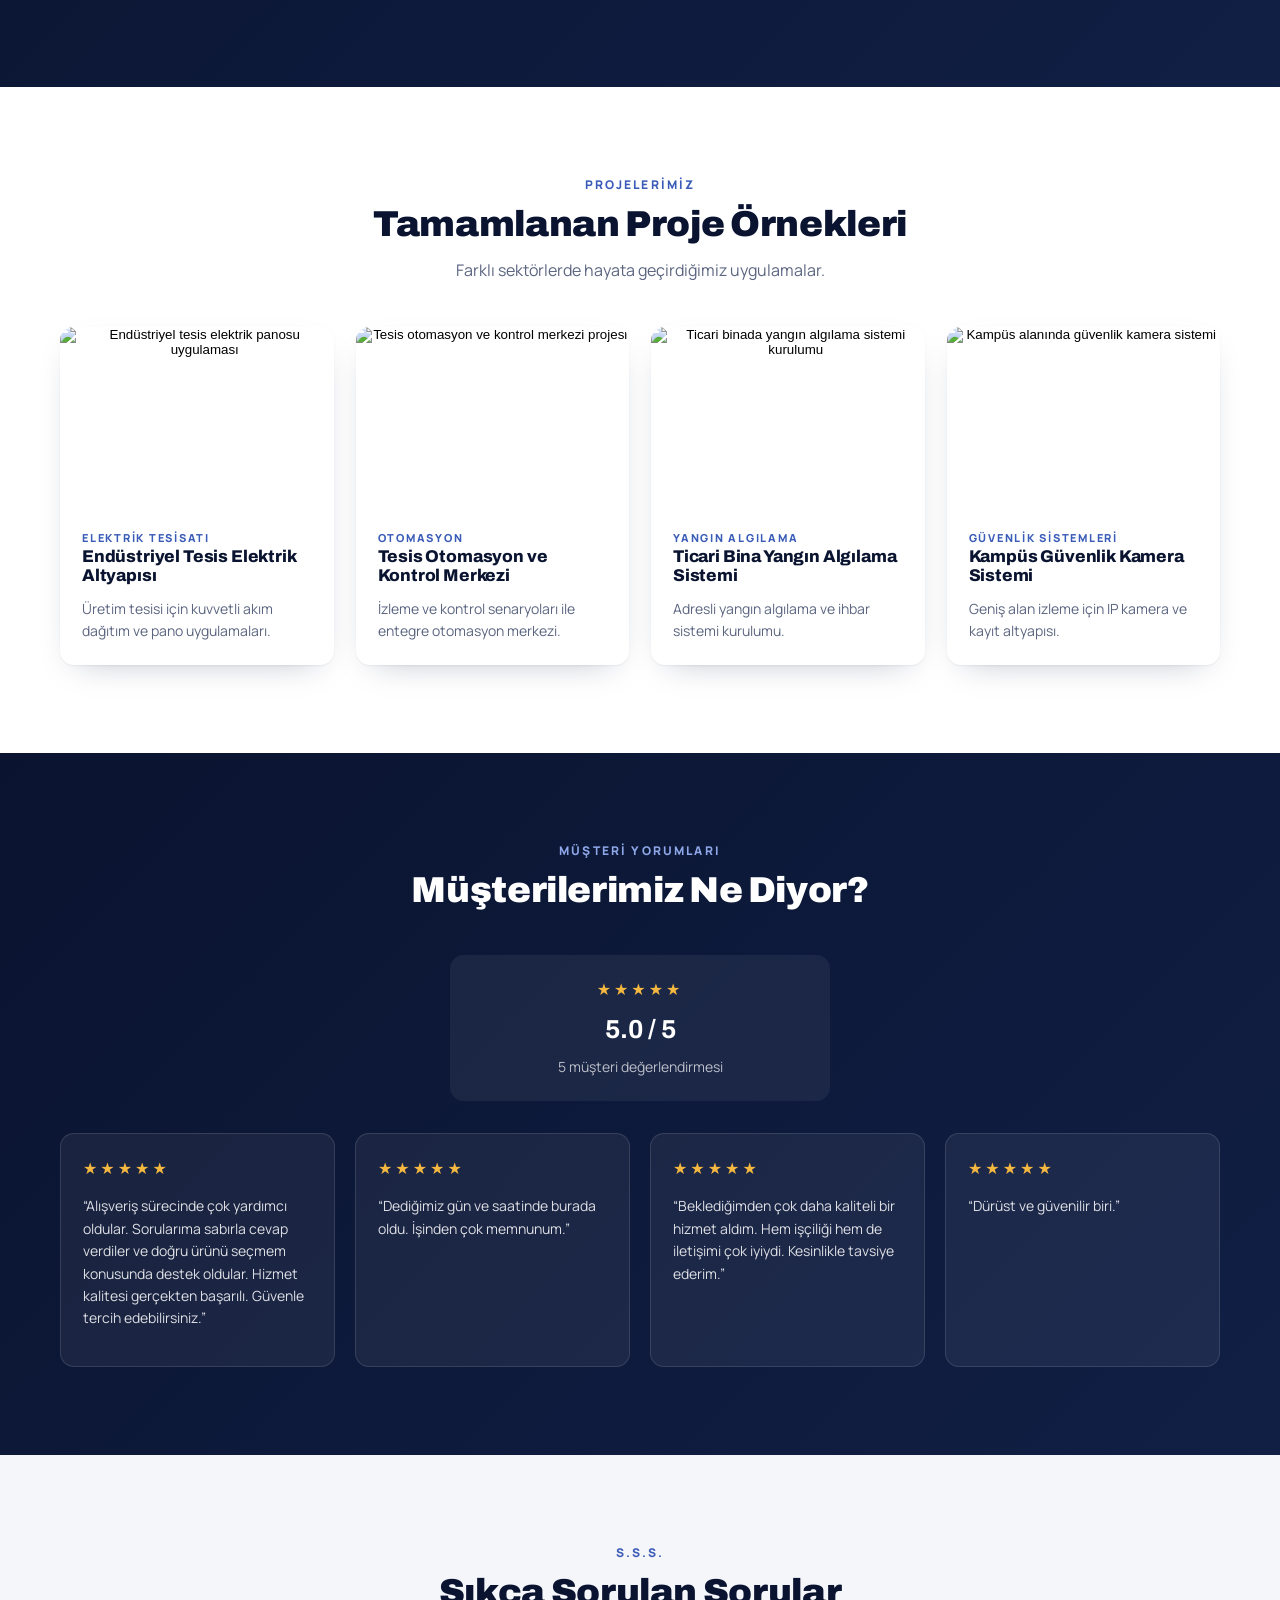
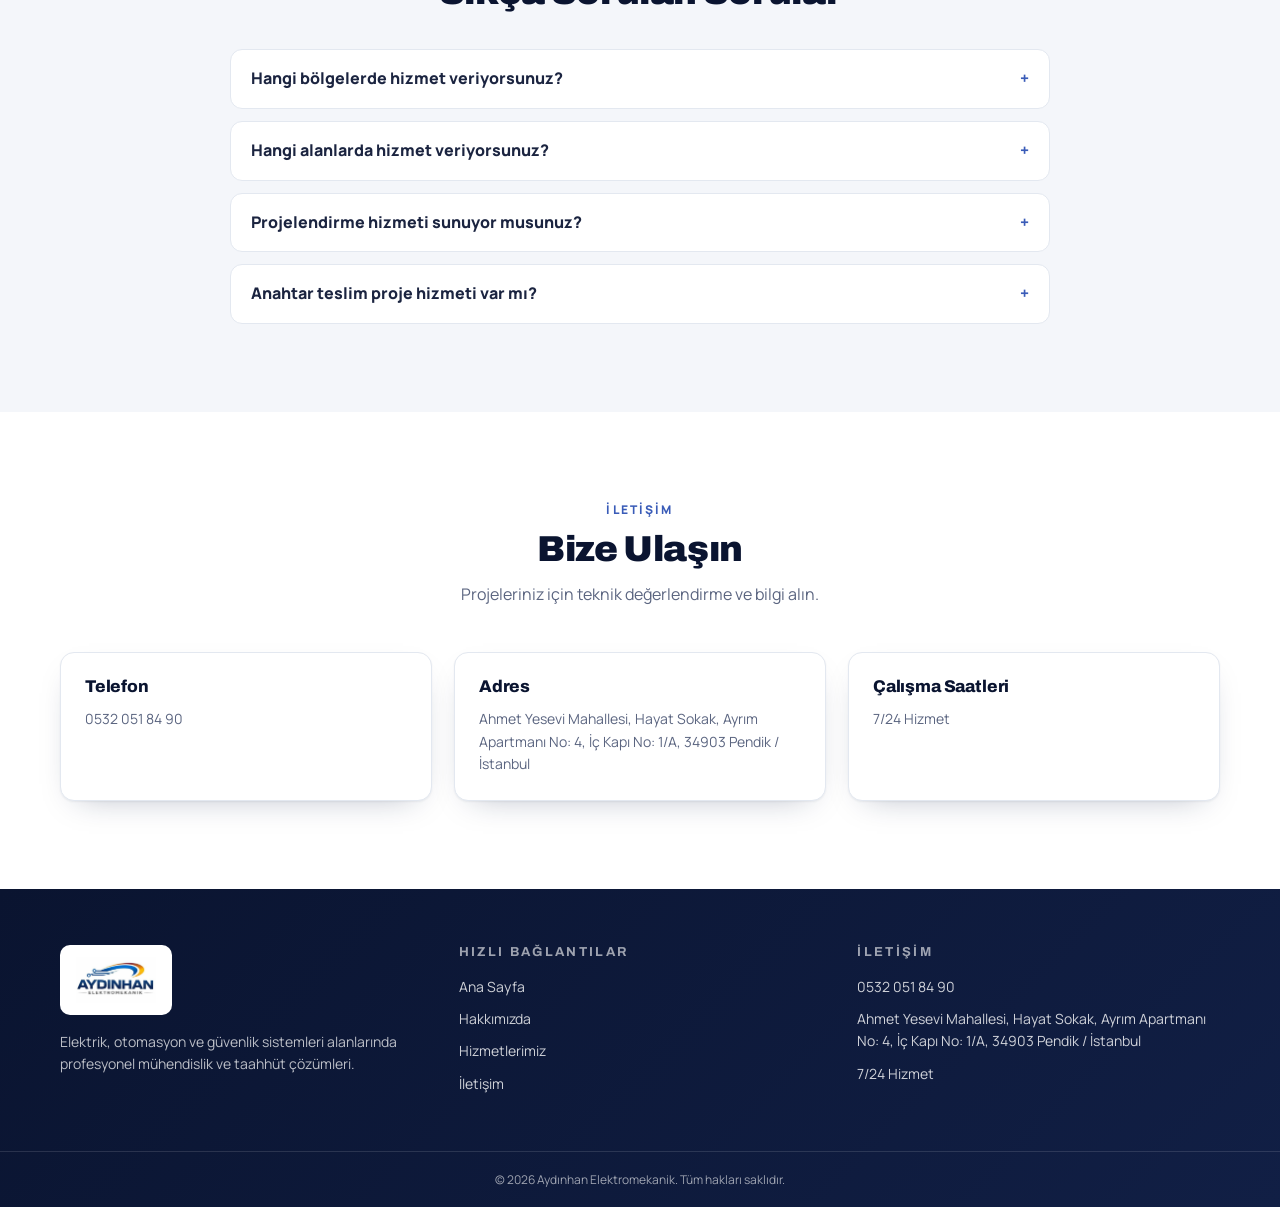
==== commit fad775a9: "Update image source in index.html" ====
--- a/index.html
+++ b/index.html
@@ -91,7 +91,7 @@
       <section class="hero">
         <img
           class="hero-foto"
-          src="gorseller/hero.jpg"
+          src="hero.jpg"
           alt="Endüstriyel tesiste elektrik panoları önünde çalışan mühendisler"
           width="1920"
           height="1088"
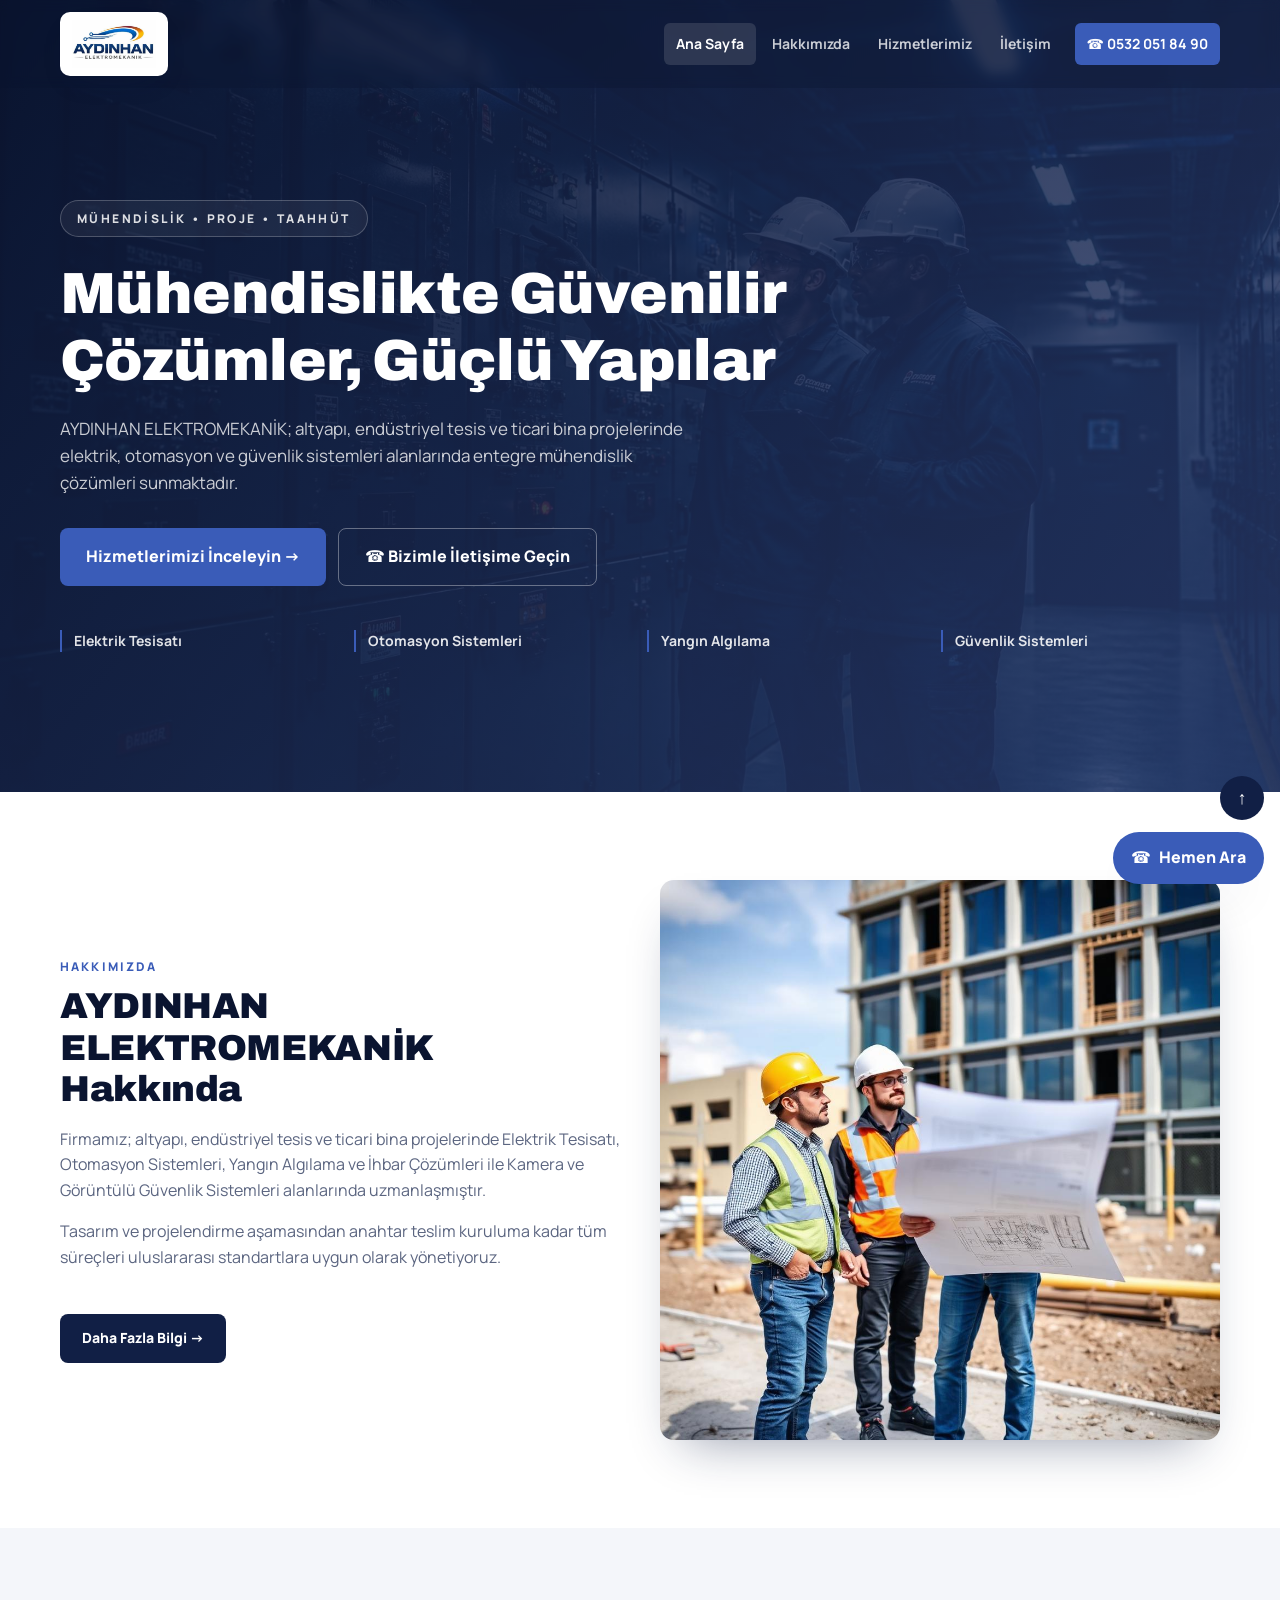
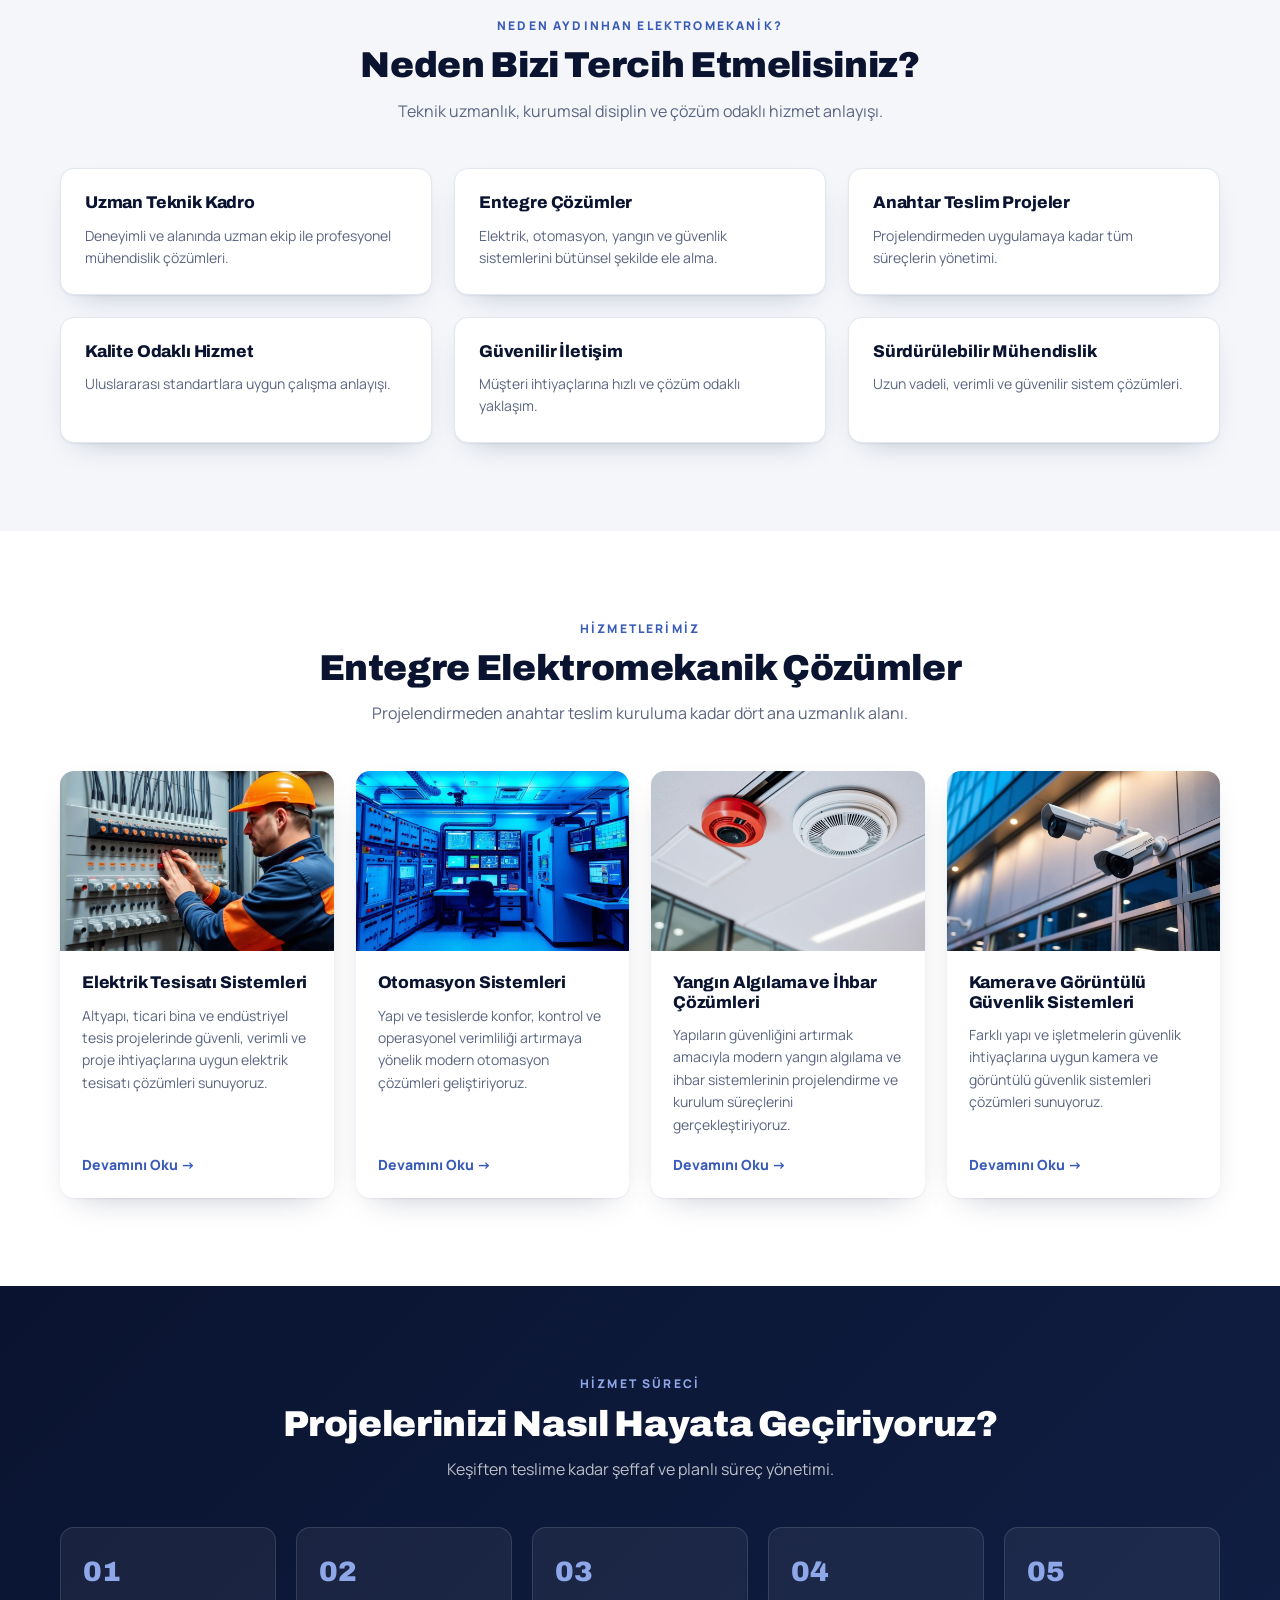
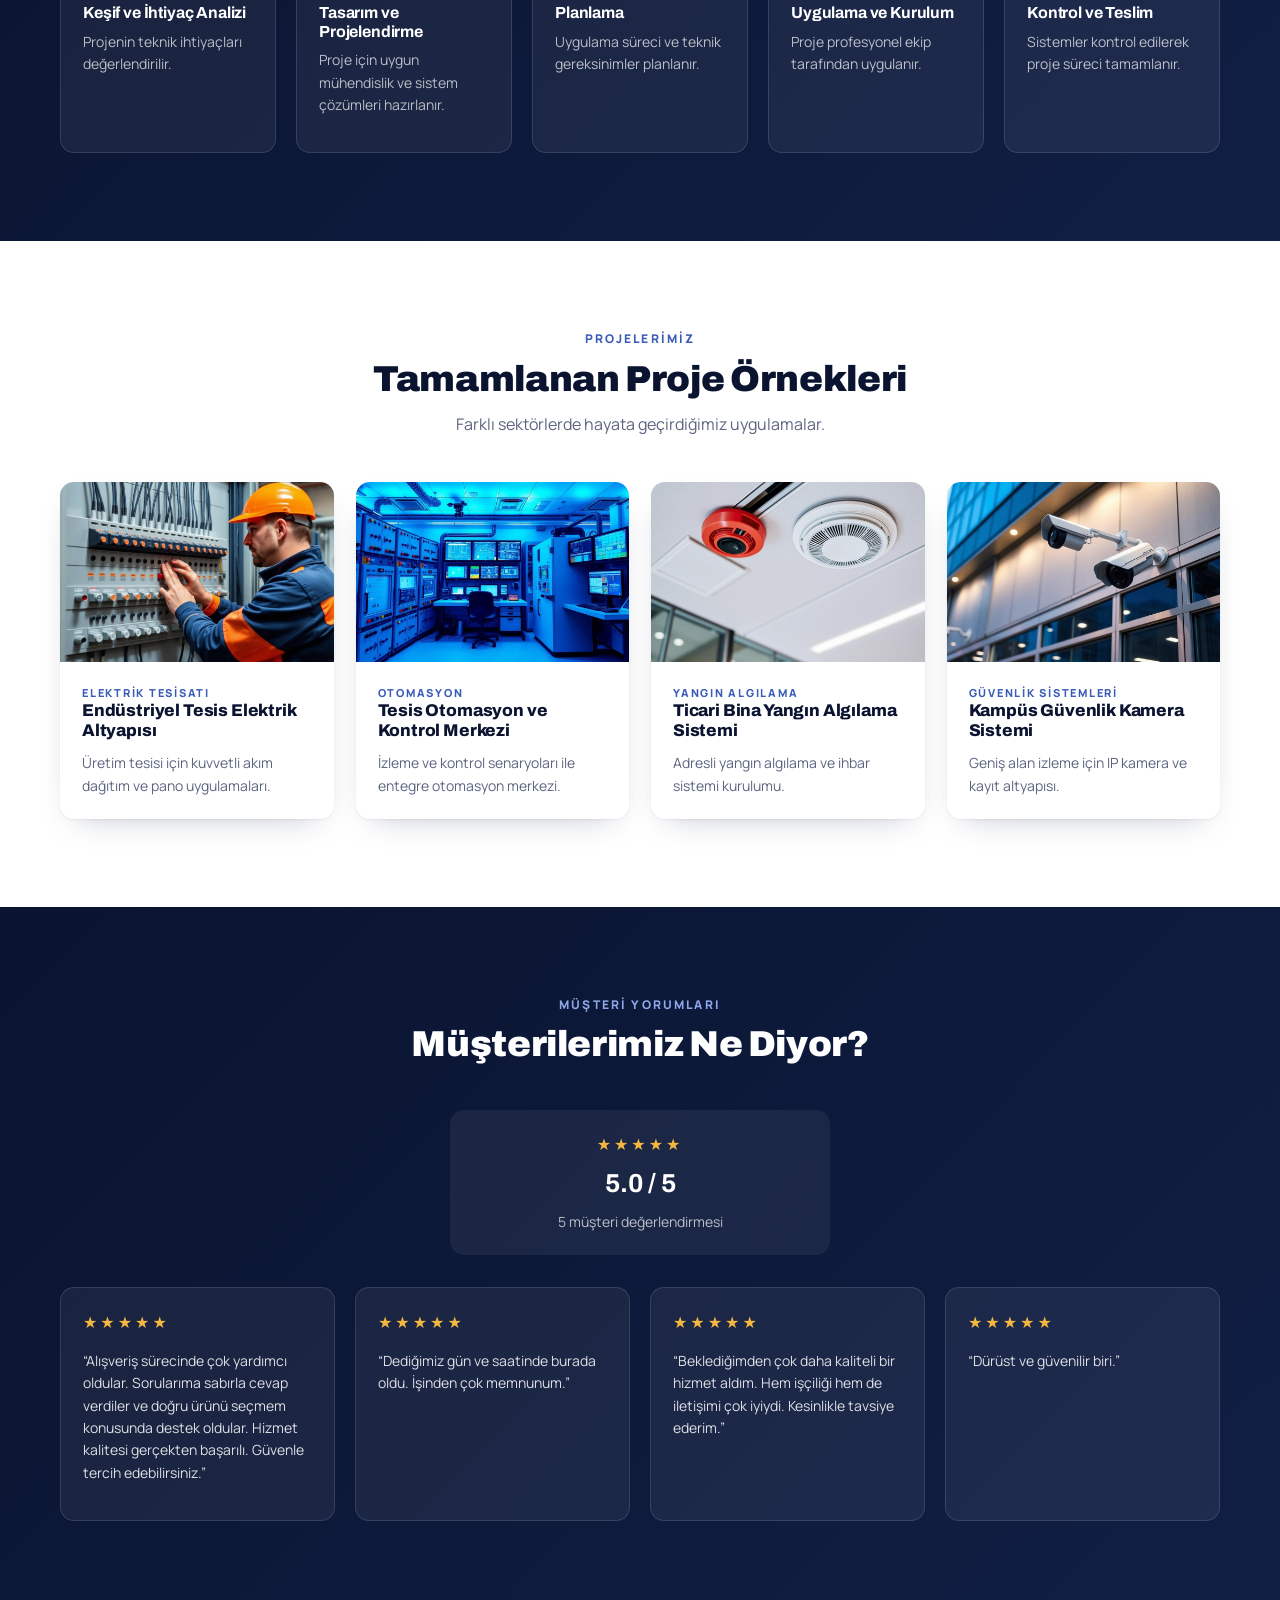
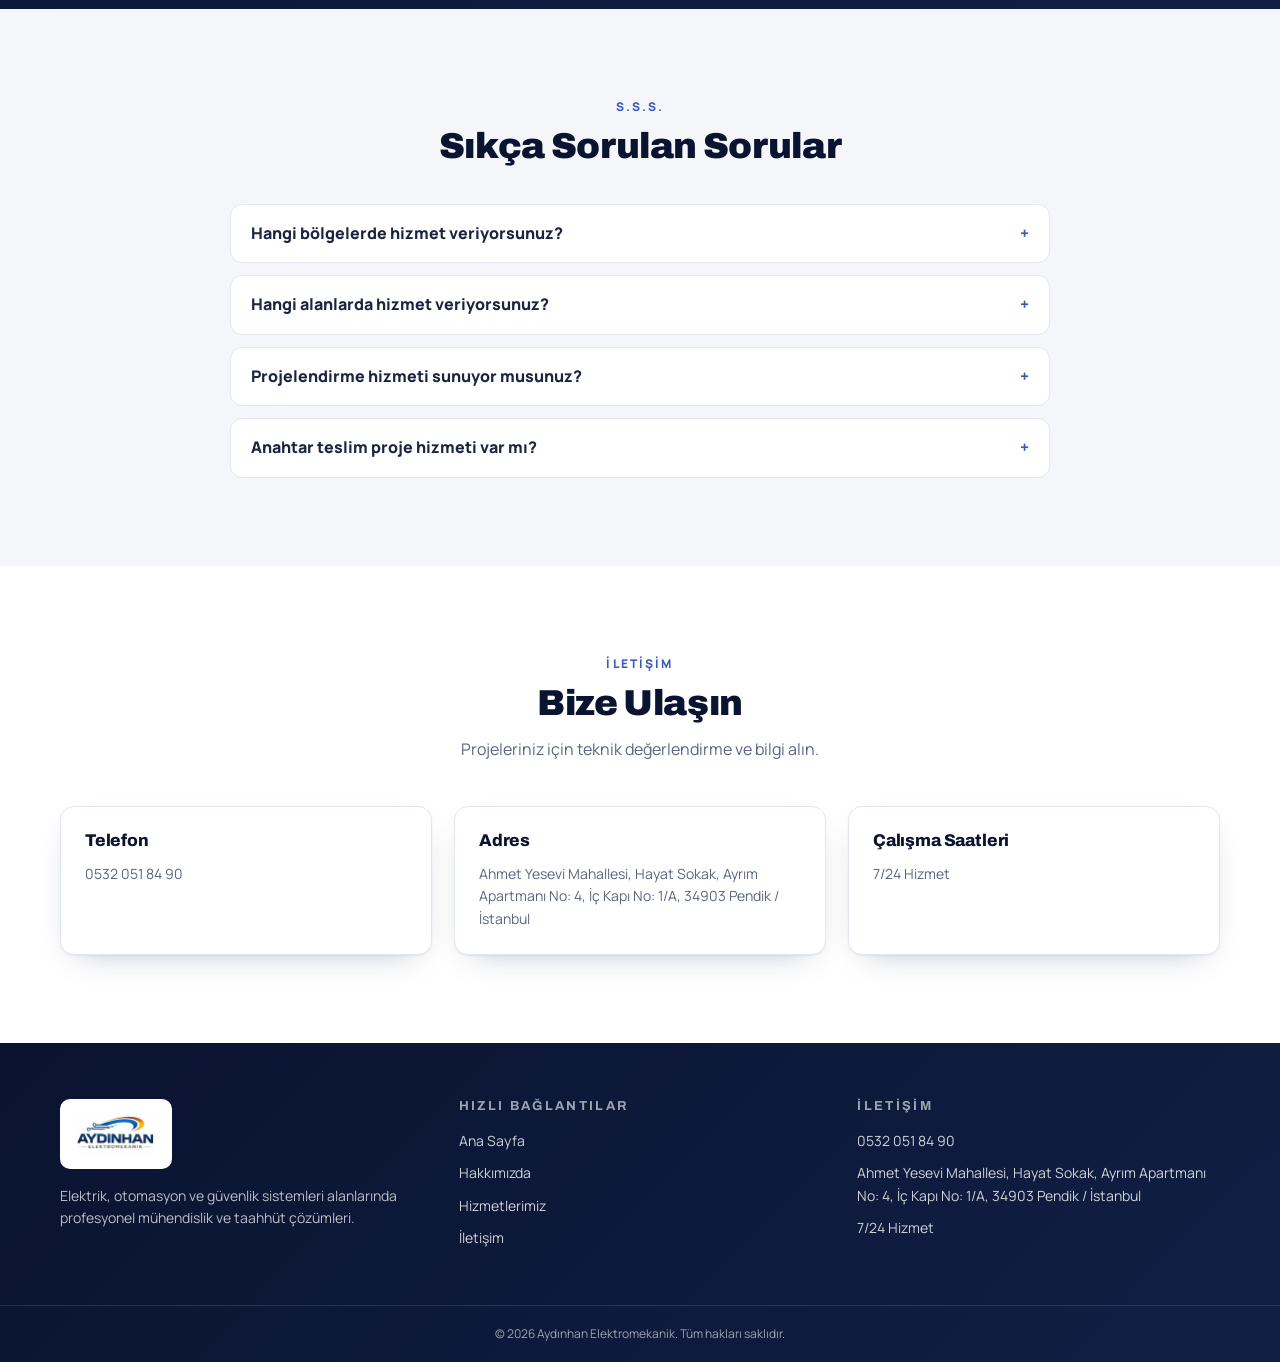
==== commit bf3fd557: "Update image paths in index.html" ====
--- a/index.html
+++ b/index.html
@@ -19,7 +19,7 @@
       property="og:description"
       content="Aydınhan Elektromekanik; elektrik tesisatı, otomasyon sistemleri, yangın algılama ve kamera güvenlik sistemleri alanlarında Pendik ve İstanbul genelinde mühendislik ve taahhüt çözümleri sunar."
     />
-    <meta property="og:image" content="gorseller/hero.jpg" />
+    <meta property="og:image" content="hero.jpg" />
     <meta name="twitter:card" content="summary_large_image" />
     <link rel="icon" href="favicon.png" />
     <link rel="preconnect" href="https://fonts.googleapis.com" />
@@ -142,7 +142,7 @@
           </div>
           <img
             class="gorsel-lift gorun"
-            src="gorseller/hakkimizda.jpg"
+            src="hakkimizda.jpg"
             alt="Proje sahasında elektrik projesi inceleyen mühendisler"
             loading="lazy"
           />
@@ -205,7 +205,7 @@
           <div class="izgara-4">
             <article class="kart gorun">
               <img
-                src="gorseller/elektrik.jpg"
+                src="elektrik.jpg"
                 alt="Elektrik tesisatı mühendislik çalışması"
                 loading="lazy"
               />
@@ -223,7 +223,7 @@
             </article>
             <article class="kart gorun">
               <img
-                src="gorseller/otomasyon.jpg"
+                src="otomasyon.jpg"
                 alt="Endüstriyel otomasyon kontrol odası ve PLC panoları"
                 loading="lazy"
               />
@@ -240,7 +240,7 @@
             </article>
             <article class="kart gorun">
               <img
-                src="gorseller/yangin.jpg"
+                src="yangin.jpg"
                 alt="Yangın algılama dedektörü ve ihbar sistemi montajı"
                 loading="lazy"
               />
@@ -258,7 +258,7 @@
             </article>
             <article class="kart gorun">
               <img
-                src="gorseller/kamera.jpg"
+                src="kamera.jpg"
                 alt="Bina cephesinde kamera ve görüntülü güvenlik sistemi"
                 loading="lazy"
               />
@@ -329,7 +329,7 @@
                 aria-label="Endüstriyel Tesis Elektrik Altyapısı fotoğrafını büyüt"
               >
                 <img
-                  src="gorseller/elektrik.jpg"
+                  src="elektrik.jpg"
                   alt="Endüstriyel tesis elektrik panosu uygulaması"
                   loading="lazy"
                 />
@@ -349,7 +349,7 @@
                 aria-label="Tesis Otomasyon ve Kontrol Merkezi fotoğrafını büyüt"
               >
                 <img
-                  src="gorseller/otomasyon.jpg"
+                  src="otomasyon.jpg"
                   alt="Tesis otomasyon ve kontrol merkezi projesi"
                   loading="lazy"
                 />
@@ -369,7 +369,7 @@
                 aria-label="Ticari Bina Yangın Algılama Sistemi fotoğrafını büyüt"
               >
                 <img
-                  src="gorseller/yangin.jpg"
+                  src="yangin.jpg"
                   alt="Ticari binada yangın algılama sistemi kurulumu"
                   loading="lazy"
                 />
@@ -387,7 +387,7 @@
                 aria-label="Kampüs Güvenlik Kamera Sistemi fotoğrafını büyüt"
               >
                 <img
-                  src="gorseller/kamera.jpg"
+                  src="kamera.jpg"
                   alt="Kampüs alanında güvenlik kamera sistemi"
                   loading="lazy"
                 />
@@ -428,27 +428,27 @@
                 ad: "Endüstriyel Tesis Elektrik Altyapısı",
                 aciklama:
                   "Üretim tesisi için kuvvetli akım dağıtım ve pano uygulamaları.",
-                gorsel: "gorseller/elektrik.jpg",
+                gorsel: "elektrik.jpg",
                 alt: "Endüstriyel tesis elektrik panosu uygulaması",
               },
               {
                 ad: "Tesis Otomasyon ve Kontrol Merkezi",
                 aciklama:
                   "İzleme ve kontrol senaryoları ile entegre otomasyon merkezi.",
-                gorsel: "gorseller/otomasyon.jpg",
+                gorsel: "otomasyon.jpg",
                 alt: "Tesis otomasyon ve kontrol merkezi projesi",
               },
               {
                 ad: "Ticari Bina Yangın Algılama Sistemi",
                 aciklama: "Adresli yangın algılama ve ihbar sistemi kurulumu.",
-                gorsel: "gorseller/yangin.jpg",
+                gorsel: "yangin.jpg",
                 alt: "Ticari binada yangın algılama sistemi kurulumu",
               },
               {
                 ad: "Kampüs Güvenlik Kamera Sistemi",
                 aciklama:
                   "Geniş alan izleme için IP kamera ve kayıt altyapısı.",
-                gorsel: "gorseller/kamera.jpg",
+                gorsel: "kamera.jpg",
                 alt: "Kampüs alanında güvenlik kamera sistemi",
               },
             ];
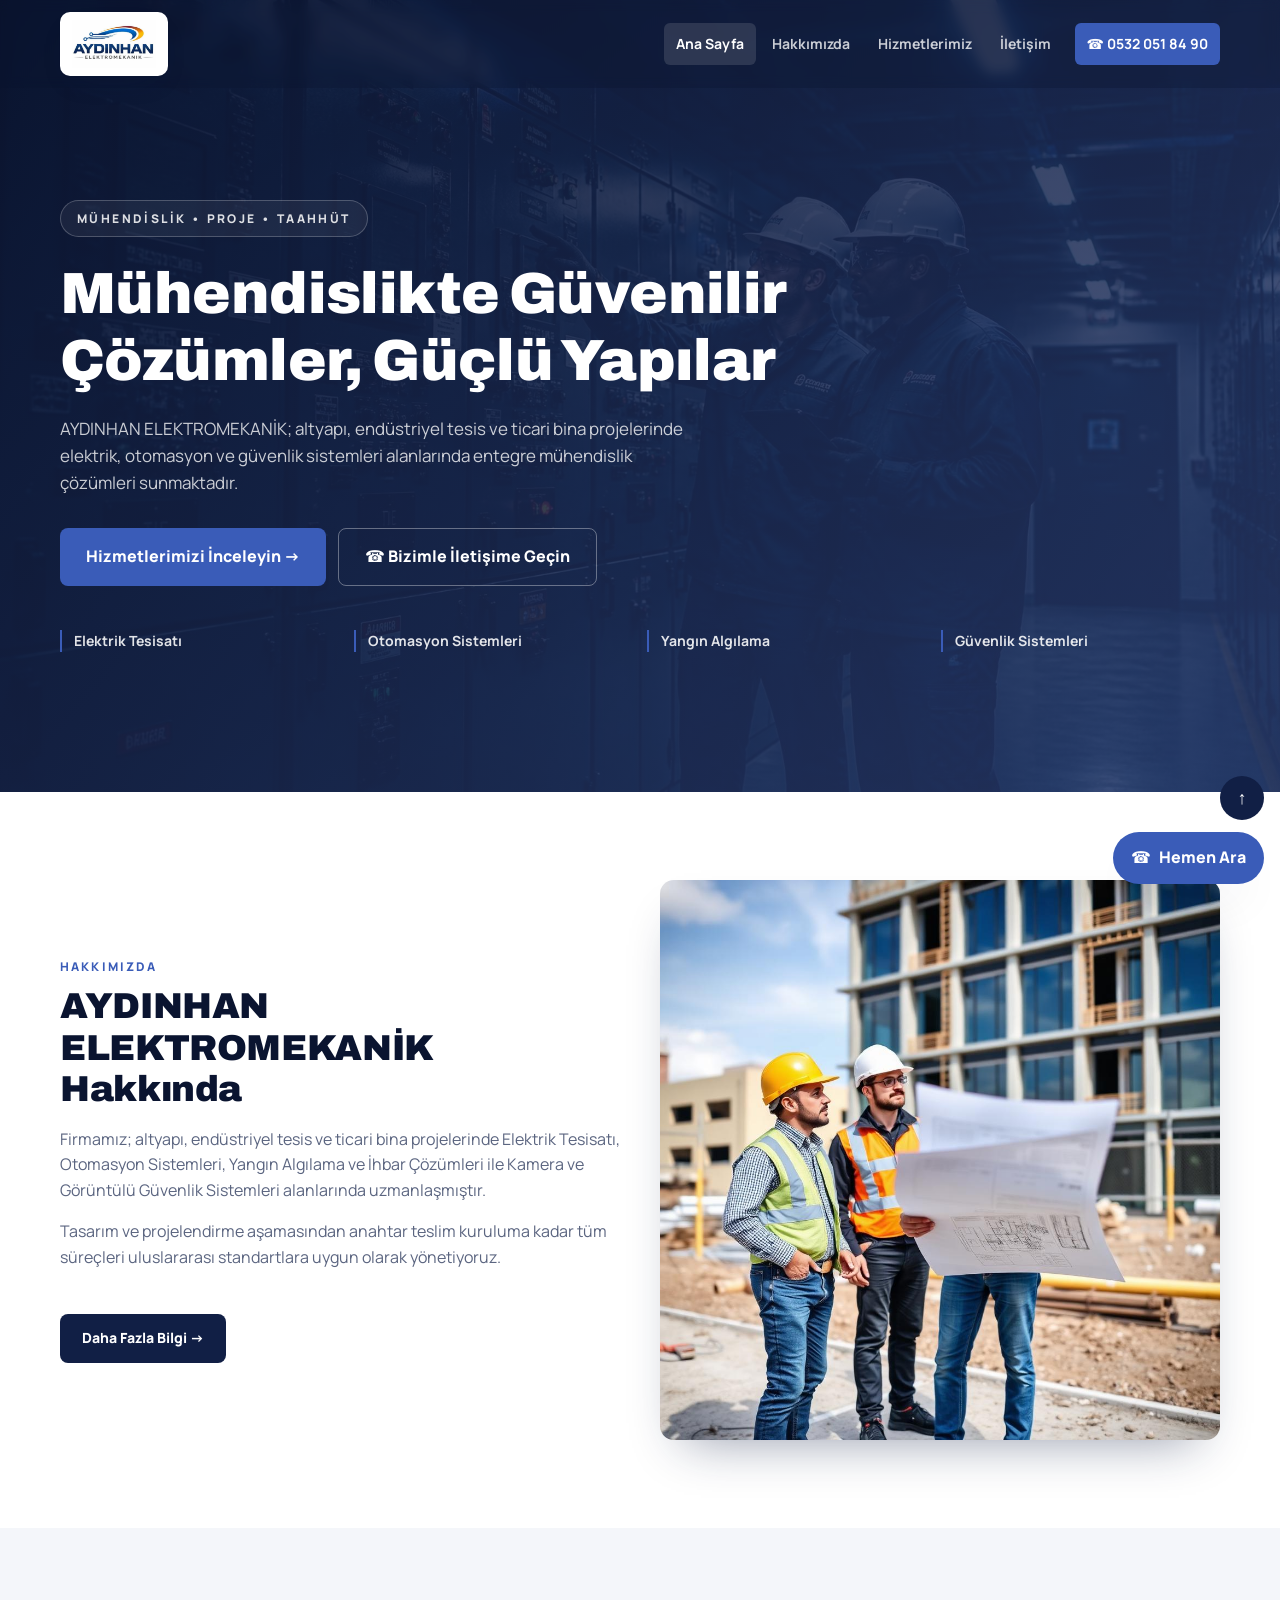
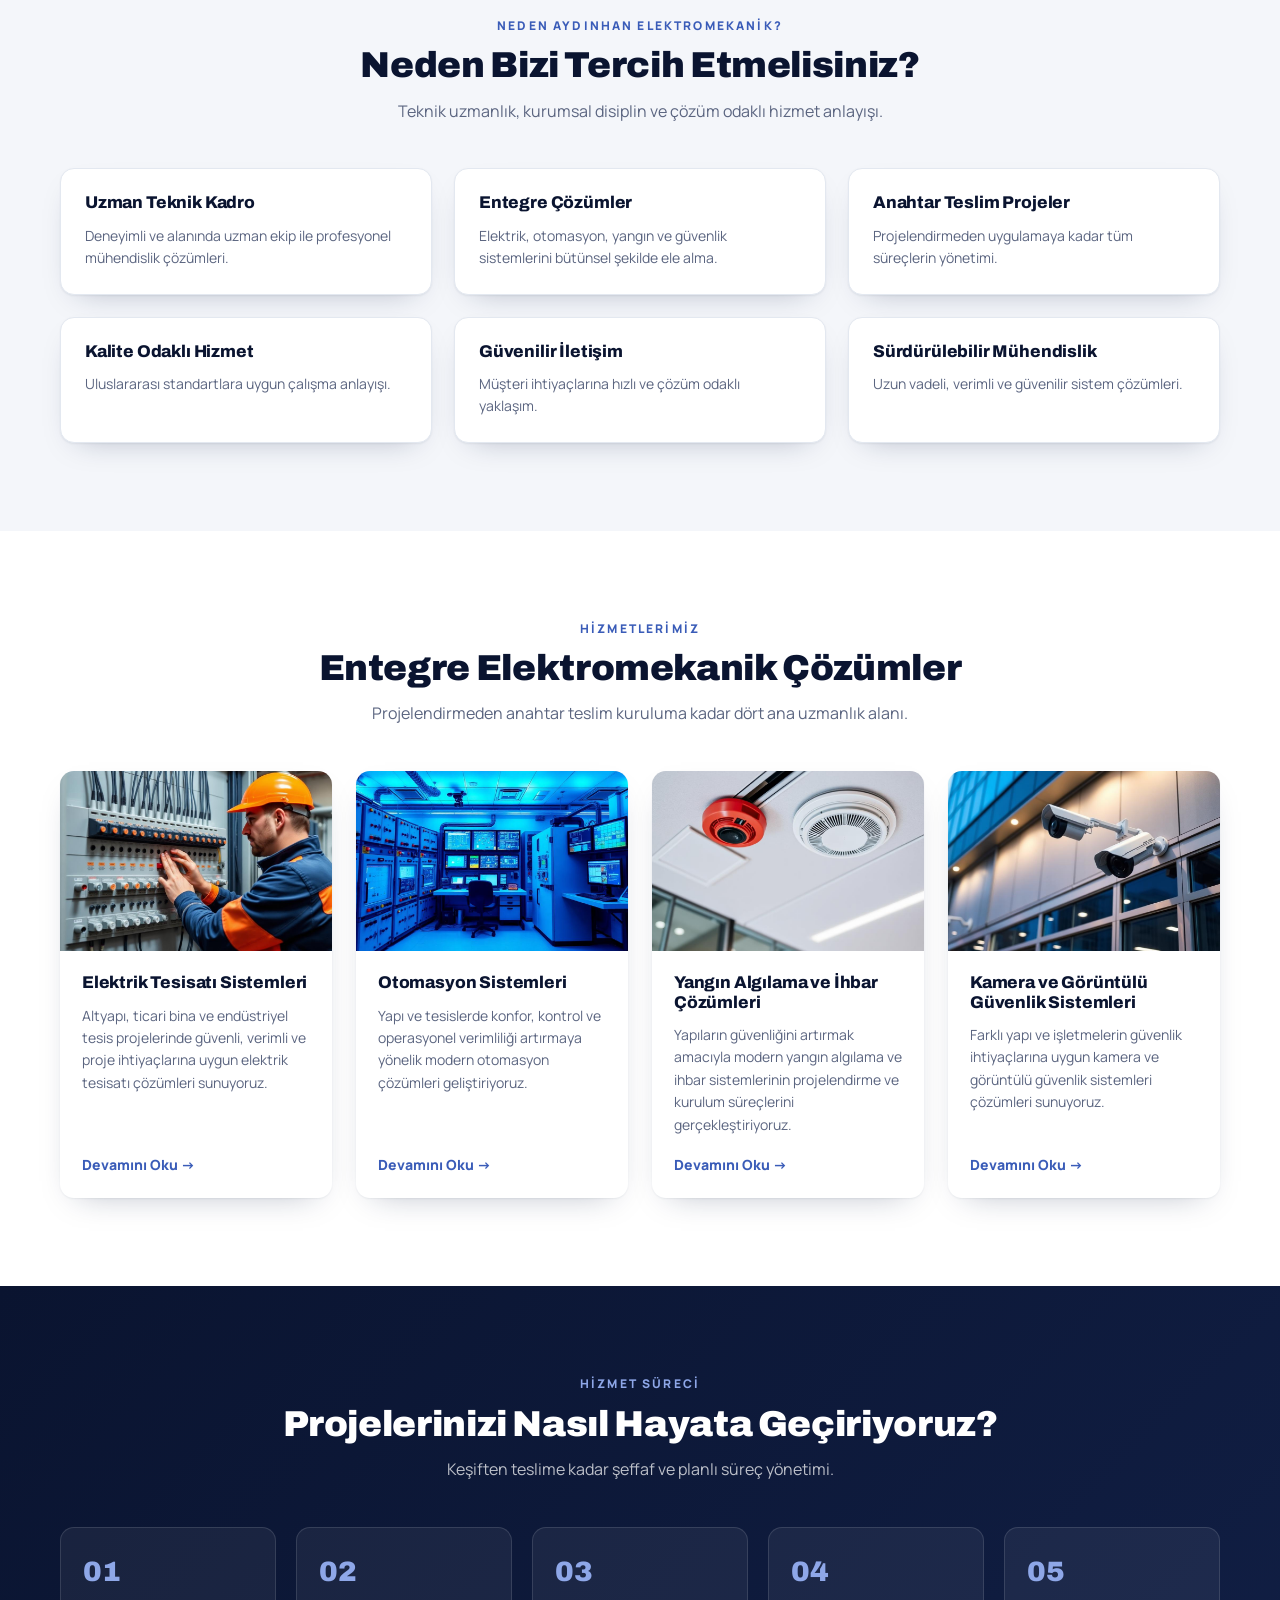
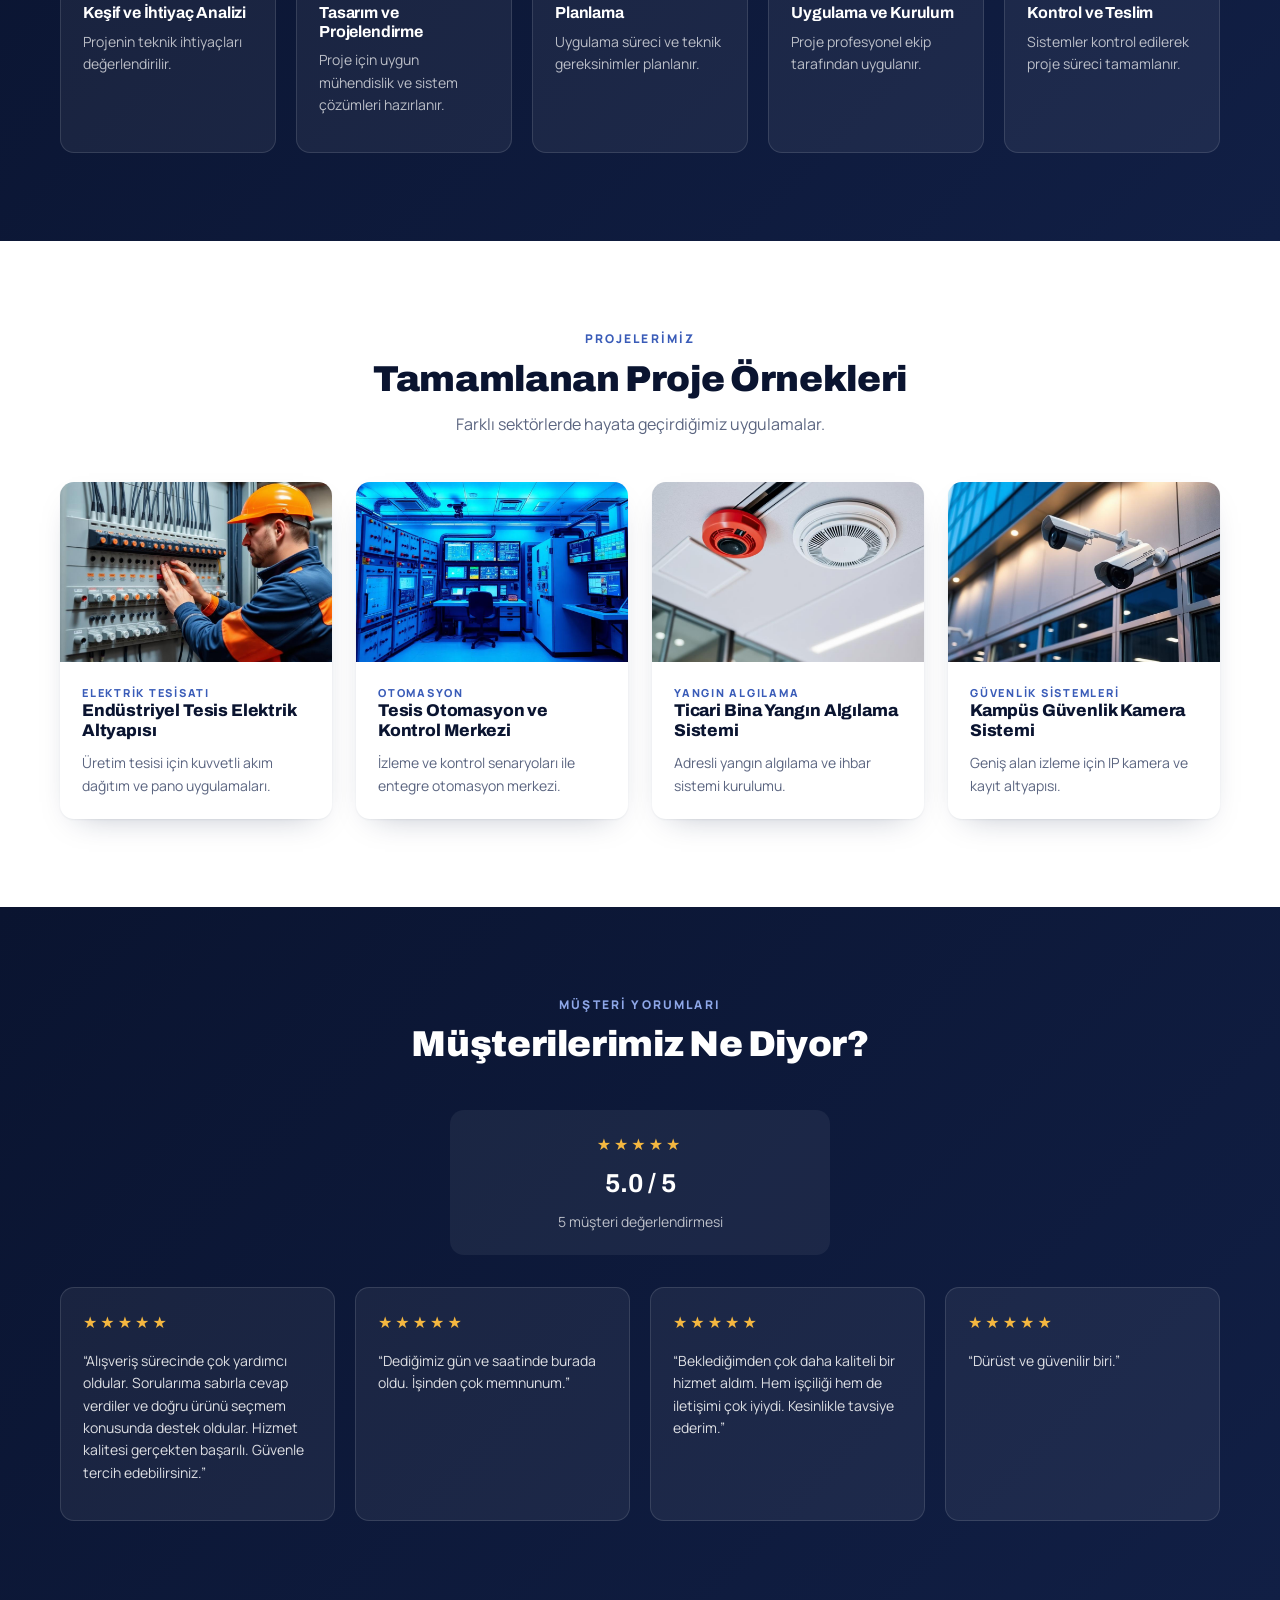
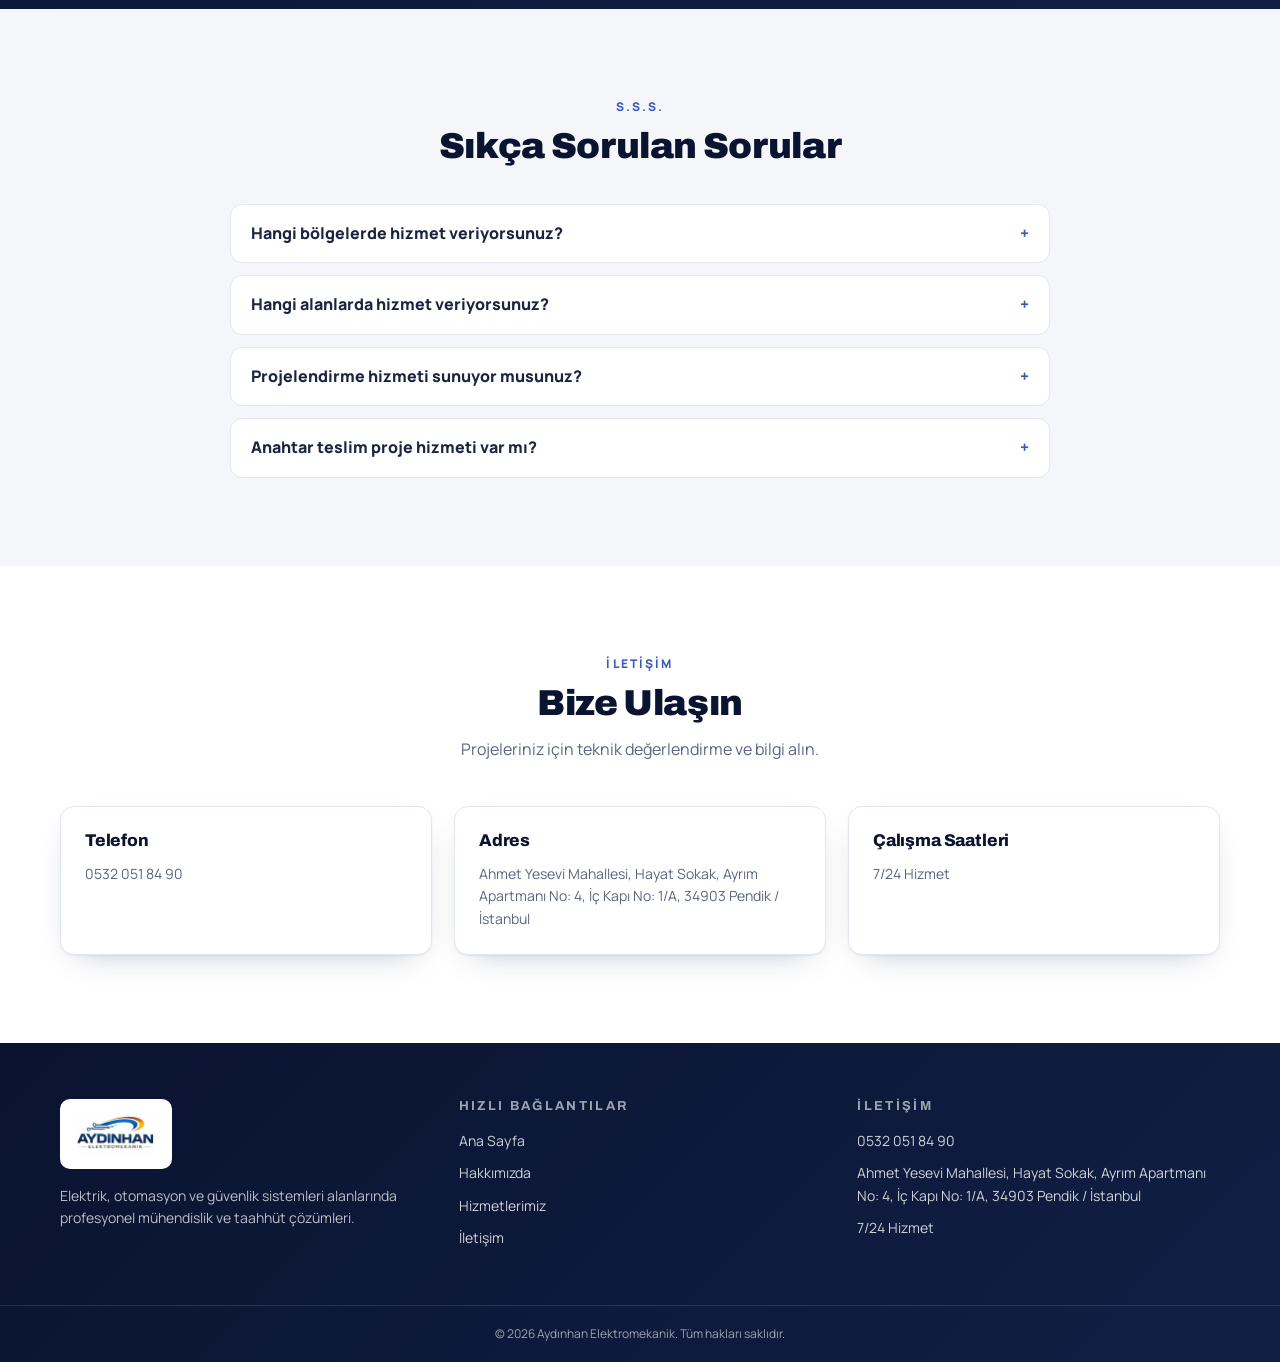
==== commit 6a25b603: "Remove 'Projelerimiz' link from mobile menu Removed link to 'Projelerimiz' from mobile menu." ====
--- a/index.html
+++ b/index.html
@@ -83,7 +83,6 @@
         <a class="aktif" href="index.html">Ana Sayfa</a
         ><a class="" href="hakkimizda.html">Hakkımızda</a
         ><a class="" href="hizmetlerimiz.html">Hizmetlerimiz</a
-        ><a class="" href="projelerimiz.html">Projelerimiz</a
         ><a class="" href="iletisim.html">İletişim</a>
       </div>
     </header>
--- a/style.css
+++ b/style.css
@@ -1,171 +1,829 @@
-:root{
-  --lacivert-koyu:#0a1430;
-  --lacivert:#111f45;
-  --lacivert-acik:#2a3d70;
-  --vurgu:#3a5cb8;
-  --beyaz:#ffffff;
-  --gri:#f4f6fa;
-  --metin:#1b2440;
-  --metin-soluk:#5b6580;
-  --kenar:#e3e8f0;
-  --golge:0 1px 2px rgba(17,31,69,.06),0 12px 32px -18px rgba(17,31,69,.35);
-  --golge-lift:0 24px 48px -24px rgba(17,31,69,.45);
-  --radius:8px;
-}
-*{box-sizing:border-box}
-html{scroll-behavior:smooth}
-body{margin:0;font-family:"Manrope",system-ui,sans-serif;color:var(--metin);background:var(--beyaz);line-height:1.6}
-h1,h2,h3{font-family:"Archivo",system-ui,sans-serif;margin:0;line-height:1.15;letter-spacing:-.01em}
-img{max-width:100%;display:block}
-a{color:inherit;text-decoration:none}
-.kapsa{max-width:1200px;margin:0 auto;padding:0 20px}
+:root {
+  --lacivert-koyu: #0a1430;
+  --lacivert: #111f45;
+  --lacivert-acik: #2a3d70;
+  --vurgu: #3a5cb8;
+  --beyaz: #ffffff;
+  --gri: #f4f6fa;
+  --metin: #1b2440;
+  --metin-soluk: #5b6580;
+  --kenar: #e3e8f0;
+  --golge:
+    0 1px 2px rgba(17, 31, 69, 0.06), 0 12px 32px -18px rgba(17, 31, 69, 0.35);
+  --golge-lift: 0 24px 48px -24px rgba(17, 31, 69, 0.45);
+  --radius: 8px;
+}
+* {
+  box-sizing: border-box;
+}
+html {
+  scroll-behavior: smooth;
+}
+body {
+  margin: 0;
+  font-family: "Manrope", system-ui, sans-serif;
+  color: var(--metin);
+  background: var(--beyaz);
+  line-height: 1.6;
+}
+h1,
+h2,
+h3 {
+  font-family: "Archivo", system-ui, sans-serif;
+  margin: 0;
+  line-height: 1.15;
+  letter-spacing: -0.01em;
+}
+img {
+  max-width: 100%;
+  display: block;
+}
+a {
+  color: inherit;
+  text-decoration: none;
+}
+.kapsa {
+  max-width: 1200px;
+  margin: 0 auto;
+  padding: 0 20px;
+}
 
 /* ÜST BAR */
-.ustbar{position:fixed;inset:0 0 auto 0;z-index:50;background:rgba(10,20,48,.3);backdrop-filter:blur(6px);transition:background .3s,box-shadow .3s}
-.ustbar.kaydi{background:rgba(10,20,48,.96);box-shadow:var(--golge-lift)}
-.ustbar-ic{display:flex;align-items:center;justify-content:space-between;gap:16px;padding:12px 20px}
-.marka img{height:42px;width:auto}
-.marka{background:var(--beyaz);border-radius:10px;padding:8px 12px;box-shadow:var(--golge)}
-.menu{display:none;align-items:center;gap:4px}
-.menu a{padding:10px 12px;border-radius:6px;font-size:14px;font-weight:700;color:rgba(255,255,255,.78)}
-.menu a:hover{background:rgba(255,255,255,.1);color:#fff}
-.menu a.aktif{background:rgba(255,255,255,.12);color:#fff}
-.btn-ara{margin-left:8px;background:var(--vurgu);color:#fff!important;font-weight:800}
-.menu-btn{display:grid;place-items:center;width:44px;height:44px;border-radius:6px;border:1px solid rgba(255,255,255,.25);background:transparent;color:#fff;font-size:20px;cursor:pointer}
-.mobil-menu{display:none;flex-direction:column;background:var(--lacivert-koyu);padding:8px 20px 24px}
-.mobil-menu.acik{display:flex}
-.mobil-menu a{padding:14px;border-radius:6px;font-weight:700;color:rgba(255,255,255,.85)}
-.mobil-menu a.aktif{background:rgba(255,255,255,.12);color:#fff}
-@media(min-width:1024px){.menu{display:flex}.menu-btn{display:none}.mobil-menu{display:none!important}.marka img{height:48px}}
+.ustbar {
+  position: fixed;
+  inset: 0 0 auto 0;
+  z-index: 50;
+  background: rgba(10, 20, 48, 0.3);
+  backdrop-filter: blur(6px);
+  transition:
+    background 0.3s,
+    box-shadow 0.3s;
+}
+.ustbar.kaydi {
+  background: rgba(10, 20, 48, 0.96);
+  box-shadow: var(--golge-lift);
+}
+.ustbar-ic {
+  display: flex;
+  align-items: center;
+  justify-content: space-between;
+  gap: 16px;
+  padding: 12px 20px;
+}
+.marka img {
+  height: 42px;
+  width: auto;
+}
+.marka {
+  background: var(--beyaz);
+  border-radius: 10px;
+  padding: 8px 12px;
+  box-shadow: var(--golge);
+}
+.menu {
+  display: none;
+  align-items: center;
+  gap: 4px;
+}
+.menu a {
+  padding: 10px 12px;
+  border-radius: 6px;
+  font-size: 14px;
+  font-weight: 700;
+  color: rgba(255, 255, 255, 0.78);
+}
+.menu a:hover {
+  background: rgba(255, 255, 255, 0.1);
+  color: #fff;
+}
+.menu a.aktif {
+  background: rgba(255, 255, 255, 0.12);
+  color: #fff;
+}
+.btn-ara {
+  margin-left: 8px;
+  background: var(--vurgu);
+  color: #fff !important;
+  font-weight: 800;
+}
+.menu-btn {
+  display: grid;
+  place-items: center;
+  width: 44px;
+  height: 44px;
+  border-radius: 6px;
+  border: 1px solid rgba(255, 255, 255, 0.25);
+  background: transparent;
+  color: #fff;
+  font-size: 20px;
+  cursor: pointer;
+}
+.mobil-menu {
+  display: none;
+  flex-direction: column;
+  background: var(--lacivert-koyu);
+  padding: 8px 20px 24px;
+}
+.mobil-menu.acik {
+  display: flex;
+}
+.mobil-menu a {
+  padding: 14px;
+  border-radius: 6px;
+  font-weight: 700;
+  color: rgba(255, 255, 255, 0.85);
+}
+.mobil-menu a.aktif {
+  background: rgba(255, 255, 255, 0.12);
+  color: #fff;
+}
+@media (min-width: 1024px) {
+  .menu {
+    display: flex;
+  }
+  .menu-btn {
+    display: none;
+  }
+  .mobil-menu {
+    display: none !important;
+  }
+  .marka img {
+    height: 48px;
+  }
+}
 
 /* HERO */
-.hero{position:relative;display:flex;align-items:center;min-height:88vh;overflow:hidden}
-.hero-foto{position:absolute;inset:0;width:100%;height:100%;object-fit:cover}
-.hero-perde{position:absolute;inset:0;background:linear-gradient(135deg,rgba(10,20,48,.93),rgba(42,61,112,.82))}
-.hero-ic{position:relative;padding:140px 20px 80px;width:100%}
-.pill{display:inline-block;border:1px solid rgba(255,255,255,.22);background:rgba(255,255,255,.06);color:rgba(255,255,255,.85);border-radius:999px;padding:8px 16px;font-size:12px;font-weight:800;letter-spacing:.2em;text-transform:uppercase}
-.hero h1{margin-top:24px;max-width:900px;color:#fff;font-size:clamp(30px,6vw,58px);font-weight:900}
-.hero-ic>p{margin-top:20px;max-width:640px;color:rgba(255,255,255,.78);font-size:17px}
-.hero-butonlar{display:flex;flex-wrap:wrap;gap:12px;margin-top:32px}
-.btn{display:inline-flex;align-items:center;gap:8px;border-radius:var(--radius);padding:15px 26px;font-weight:800;transition:transform .2s,background .2s}
-.btn:hover{transform:translateY(-2px)}
-.btn.birincil{background:var(--vurgu);color:#fff}
-.btn.cerceve{border:1px solid rgba(255,255,255,.35);color:#fff}
-.btn.koyu{background:var(--lacivert);color:#fff;margin-top:28px;padding:13px 22px;font-size:14px}
-.hero-liste{list-style:none;display:grid;gap:14px;margin:44px 0 0;padding:0;grid-template-columns:1fr}
-.hero-liste li{border-left:2px solid var(--vurgu);padding-left:12px;color:rgba(255,255,255,.88);font-weight:700;font-size:14px}
-@media(min-width:640px){.hero-liste{grid-template-columns:1fr 1fr}}
-@media(min-width:1024px){.hero-liste{grid-template-columns:repeat(4,1fr)}}
+.hero {
+  position: relative;
+  display: flex;
+  align-items: center;
+  min-height: 88vh;
+  overflow: hidden;
+}
+.hero-foto {
+  position: absolute;
+  inset: 0;
+  width: 100%;
+  height: 100%;
+  object-fit: cover;
+}
+.hero-perde {
+  position: absolute;
+  inset: 0;
+  background: linear-gradient(
+    135deg,
+    rgba(10, 20, 48, 0.93),
+    rgba(42, 61, 112, 0.82)
+  );
+}
+.hero-ic {
+  position: relative;
+  padding: 140px 20px 80px;
+  width: 100%;
+}
+.pill {
+  display: inline-block;
+  border: 1px solid rgba(255, 255, 255, 0.22);
+  background: rgba(255, 255, 255, 0.06);
+  color: rgba(255, 255, 255, 0.85);
+  border-radius: 999px;
+  padding: 8px 16px;
+  font-size: 12px;
+  font-weight: 800;
+  letter-spacing: 0.2em;
+  text-transform: uppercase;
+}
+.hero h1 {
+  margin-top: 24px;
+  max-width: 900px;
+  color: #fff;
+  font-size: clamp(30px, 6vw, 58px);
+  font-weight: 900;
+}
+.hero-ic > p {
+  margin-top: 20px;
+  max-width: 640px;
+  color: rgba(255, 255, 255, 0.78);
+  font-size: 17px;
+}
+.hero-butonlar {
+  display: flex;
+  flex-wrap: wrap;
+  gap: 12px;
+  margin-top: 32px;
+}
+.btn {
+  display: inline-flex;
+  align-items: center;
+  gap: 8px;
+  border-radius: var(--radius);
+  padding: 15px 26px;
+  font-weight: 800;
+  transition:
+    transform 0.2s,
+    background 0.2s;
+}
+.btn:hover {
+  transform: translateY(-2px);
+}
+.btn.birincil {
+  background: var(--vurgu);
+  color: #fff;
+}
+.btn.cerceve {
+  border: 1px solid rgba(255, 255, 255, 0.35);
+  color: #fff;
+}
+.btn.koyu {
+  background: var(--lacivert);
+  color: #fff;
+  margin-top: 28px;
+  padding: 13px 22px;
+  font-size: 14px;
+}
+.hero-liste {
+  list-style: none;
+  display: grid;
+  gap: 14px;
+  margin: 44px 0 0;
+  padding: 0;
+  grid-template-columns: 1fr;
+}
+.hero-liste li {
+  border-left: 2px solid var(--vurgu);
+  padding-left: 12px;
+  color: rgba(255, 255, 255, 0.88);
+  font-weight: 700;
+  font-size: 14px;
+}
+@media (min-width: 640px) {
+  .hero-liste {
+    grid-template-columns: 1fr 1fr;
+  }
+}
+@media (min-width: 1024px) {
+  .hero-liste {
+    grid-template-columns: repeat(4, 1fr);
+  }
+}
 
 /* İÇ HERO */
-.ic-hero{background:linear-gradient(135deg,var(--lacivert-koyu),var(--lacivert-acik));padding:150px 0 70px;color:#fff}
-.ic-hero h1{margin-top:20px;font-size:clamp(28px,5vw,46px);font-weight:900;color:#fff}
-.ic-hero p{margin-top:14px;max-width:620px;color:rgba(255,255,255,.78)}
+.ic-hero {
+  background: linear-gradient(
+    135deg,
+    var(--lacivert-koyu),
+    var(--lacivert-acik)
+  );
+  padding: 150px 0 70px;
+  color: #fff;
+}
+.ic-hero h1 {
+  margin-top: 20px;
+  font-size: clamp(28px, 5vw, 46px);
+  font-weight: 900;
+  color: #fff;
+}
+.ic-hero p {
+  margin-top: 14px;
+  max-width: 620px;
+  color: rgba(255, 255, 255, 0.78);
+}
 
 /* BÖLÜMLER */
-.bolum{padding:64px 0}
-@media(min-width:768px){.bolum{padding:88px 0}}
-.bolum.gri{background:var(--gri)}
-.bolum.lacivert{background:linear-gradient(135deg,var(--lacivert-koyu),var(--lacivert));color:#fff}
-.bolum-baslik{max-width:720px}
-.bolum-baslik.ortala{margin:0 auto;text-align:center}
-.ust-baslik{display:block;font-size:12px;font-weight:800;letter-spacing:.18em;text-transform:uppercase;color:var(--vurgu)}
-.bolum-baslik h2{margin-top:10px;font-size:clamp(24px,3.6vw,36px);font-weight:900;color:var(--lacivert-koyu)}
-.bolum-baslik p{margin-top:12px;color:var(--metin-soluk)}
-.bolum-baslik.koyu h2{color:#fff}
-.bolum-baslik.koyu p{color:rgba(255,255,255,.72)}
-.bolum-baslik.koyu .ust-baslik{color:#8ea7e8}
-.basit-h2{font-size:clamp(22px,3.2vw,32px);font-weight:900;color:var(--lacivert-koyu)}
-.metin{margin-top:16px;color:var(--metin-soluk)}
-.ikili{display:grid;gap:40px;align-items:center;grid-template-columns:1fr}
-@media(min-width:1024px){.ikili{grid-template-columns:1fr 1fr}.ikili.ters>img{order:2}}
-.gorsel-lift{border-radius:14px;box-shadow:var(--golge-lift);object-fit:cover;width:100%}
-
-.izgara-2,.izgara-3,.izgara-4{display:grid;gap:22px;margin-top:44px;grid-template-columns:1fr}
-@media(min-width:640px){.izgara-2,.izgara-3,.izgara-4{grid-template-columns:1fr 1fr}}
-@media(min-width:1024px){.izgara-3{grid-template-columns:repeat(3,1fr)}.izgara-4{grid-template-columns:repeat(4,1fr)}}
-.kart{background:#fff;border-radius:14px;box-shadow:var(--golge);overflow:hidden;display:flex;flex-direction:column;transition:transform .3s,box-shadow .3s}
-.kart:hover{transform:translateY(-4px);box-shadow:var(--golge-lift)}
-.kart img{height:180px;width:100%;object-fit:cover;transition:transform .5s}
-.kart:hover img{transform:scale(1.05)}
-.kart-ic{padding:22px;display:flex;flex-direction:column;flex:1}
-.kart h3{font-size:17px;font-weight:800;color:var(--lacivert-koyu)}
-.kart p{margin:12px 0 0;font-size:14px;color:var(--metin-soluk);flex:1}
-.kart.yalin{padding:24px;border:1px solid var(--kenar)}
-.kart.yalin h3{font-size:17px}
-.link-ok{margin-top:18px;font-size:14px;font-weight:800;color:var(--vurgu)}
-.etiket{font-size:11px;font-weight:800;letter-spacing:.16em;text-transform:uppercase;color:var(--vurgu)}
-.foto-btn{border:0;padding:0;background:none;cursor:zoom-in;display:block;width:100%}
-.tik-liste{margin:20px 0 0;padding:0;list-style:none;display:grid;gap:10px}
-.tik-liste li{position:relative;padding-left:26px;color:var(--metin-soluk);font-size:15px}
-.tik-liste li::before{content:"✓";position:absolute;left:0;color:var(--vurgu);font-weight:900}
+.bolum {
+  padding: 64px 0;
+}
+@media (min-width: 768px) {
+  .bolum {
+    padding: 88px 0;
+  }
+}
+.bolum.gri {
+  background: var(--gri);
+}
+.bolum.lacivert {
+  background: linear-gradient(135deg, var(--lacivert-koyu), var(--lacivert));
+  color: #fff;
+}
+.bolum-baslik {
+  max-width: 720px;
+}
+.bolum-baslik.ortala {
+  margin: 0 auto;
+  text-align: center;
+}
+.ust-baslik {
+  display: block;
+  font-size: 12px;
+  font-weight: 800;
+  letter-spacing: 0.18em;
+  text-transform: uppercase;
+  color: var(--vurgu);
+}
+.bolum-baslik h2 {
+  margin-top: 10px;
+  font-size: clamp(24px, 3.6vw, 36px);
+  font-weight: 900;
+  color: var(--lacivert-koyu);
+}
+.bolum-baslik p {
+  margin-top: 12px;
+  color: var(--metin-soluk);
+}
+.bolum-baslik.koyu h2 {
+  color: #fff;
+}
+.bolum-baslik.koyu p {
+  color: rgba(255, 255, 255, 0.72);
+}
+.bolum-baslik.koyu .ust-baslik {
+  color: #8ea7e8;
+}
+.basit-h2 {
+  font-size: clamp(22px, 3.2vw, 32px);
+  font-weight: 900;
+  color: var(--lacivert-koyu);
+}
+.metin {
+  margin-top: 16px;
+  color: var(--metin-soluk);
+}
+.ikili {
+  display: grid;
+  gap: 40px;
+  align-items: center;
+  grid-template-columns: 1fr;
+}
+@media (min-width: 1024px) {
+  .ikili {
+    grid-template-columns: 1fr 1fr;
+  }
+  .ikili.ters > img {
+    order: 2;
+  }
+}
+.gorsel-lift {
+  border-radius: 14px;
+  box-shadow: var(--golge-lift);
+  object-fit: cover;
+  width: 100%;
+}
+
+.izgara-2,
+.izgara-3,
+.izgara-4 {
+  display: grid;
+  gap: 22px;
+  margin-top: 44px;
+  grid-template-columns: 1fr;
+}
+@media (min-width: 640px) {
+  .izgara-2,
+  .izgara-3,
+  .izgara-4 {
+    grid-template-columns: 1fr 1fr;
+  }
+}
+@media (min-width: 1024px) {
+  .izgara-3 {
+    grid-template-columns: repeat(3, 1fr);
+  }
+  .izgara-4 {
+    grid-template-columns: repeat(4, 1fr);
+  }
+}
+.kart {
+  background: #fff;
+  border-radius: 14px;
+  box-shadow: var(--golge);
+  overflow: hidden;
+  display: flex;
+  flex-direction: column;
+  transition:
+    transform 0.3s,
+    box-shadow 0.3s;
+}
+.kart:hover {
+  transform: translateY(-4px);
+  box-shadow: var(--golge-lift);
+}
+.kart img {
+  height: 180px;
+  width: 100%;
+  object-fit: cover;
+  transition: transform 0.5s;
+}
+.kart:hover img {
+  transform: scale(1.05);
+}
+.kart-ic {
+  padding: 22px;
+  display: flex;
+  flex-direction: column;
+  flex: 1;
+}
+.kart h3 {
+  font-size: 17px;
+  font-weight: 800;
+  color: var(--lacivert-koyu);
+}
+.kart p {
+  margin: 12px 0 0;
+  font-size: 14px;
+  color: var(--metin-soluk);
+  flex: 1;
+}
+.kart.yalin {
+  padding: 24px;
+  border: 1px solid var(--kenar);
+}
+.kart.yalin h3 {
+  font-size: 17px;
+}
+.link-ok {
+  margin-top: 18px;
+  font-size: 14px;
+  font-weight: 800;
+  color: var(--vurgu);
+}
+.etiket {
+  font-size: 11px;
+  font-weight: 800;
+  letter-spacing: 0.16em;
+  text-transform: uppercase;
+  color: var(--vurgu);
+}
+.foto-btn {
+  border: 0;
+  padding: 0;
+  background: none;
+  cursor: zoom-in;
+  display: block;
+  width: 100%;
+}
+.tik-liste {
+  margin: 20px 0 0;
+  padding: 0;
+  list-style: none;
+  display: grid;
+  gap: 10px;
+}
+.tik-liste li {
+  position: relative;
+  padding-left: 26px;
+  color: var(--metin-soluk);
+  font-size: 15px;
+}
+.tik-liste li::before {
+  content: "✓";
+  position: absolute;
+  left: 0;
+  color: var(--vurgu);
+  font-weight: 900;
+}
 
 /* SÜREÇ */
-.surec{list-style:none;display:grid;gap:20px;margin:44px 0 0;padding:0;grid-template-columns:1fr}
-@media(min-width:768px){.surec{grid-template-columns:repeat(3,1fr)}}
-@media(min-width:1200px){.surec{grid-template-columns:repeat(5,1fr)}}
-.surec li{border:1px solid rgba(255,255,255,.12);background:rgba(255,255,255,.06);border-radius:14px;padding:22px}
-.surec .no{font-family:"Archivo",sans-serif;font-size:28px;font-weight:900;color:#8ea7e8}
-.surec h3{margin-top:10px;font-size:16px;color:#fff}
-.surec p{margin-top:8px;font-size:14px;color:rgba(255,255,255,.7)}
+.surec {
+  list-style: none;
+  display: grid;
+  gap: 20px;
+  margin: 44px 0 0;
+  padding: 0;
+  grid-template-columns: 1fr;
+}
+@media (min-width: 768px) {
+  .surec {
+    grid-template-columns: repeat(3, 1fr);
+  }
+}
+@media (min-width: 1200px) {
+  .surec {
+    grid-template-columns: repeat(5, 1fr);
+  }
+}
+.surec li {
+  border: 1px solid rgba(255, 255, 255, 0.12);
+  background: rgba(255, 255, 255, 0.06);
+  border-radius: 14px;
+  padding: 22px;
+}
+.surec .no {
+  font-family: "Archivo", sans-serif;
+  font-size: 28px;
+  font-weight: 900;
+  color: #8ea7e8;
+}
+.surec h3 {
+  margin-top: 10px;
+  font-size: 16px;
+  color: #fff;
+}
+.surec p {
+  margin-top: 8px;
+  font-size: 14px;
+  color: rgba(255, 255, 255, 0.7);
+}
 
 /* YORUM */
-.puan{margin:44px auto 0;max-width:380px;text-align:center;background:rgba(255,255,255,.06);border-radius:14px;padding:22px;display:grid;gap:6px}
-.puan strong{font-family:"Archivo",sans-serif;font-size:26px}
-.puan span{font-size:14px;color:rgba(255,255,255,.7)}
-.yildiz{color:#f4b740;letter-spacing:3px}
-.yorum-izgara{display:grid;gap:20px;margin-top:32px;grid-template-columns:1fr}
-@media(min-width:768px){.yorum-izgara{grid-template-columns:1fr 1fr}}
-@media(min-width:1200px){.yorum-izgara{grid-template-columns:repeat(4,1fr)}}
-.yorum{margin:0;border:1px solid rgba(255,255,255,.12);background:rgba(255,255,255,.06);border-radius:14px;padding:22px}
-.yorum p{font-size:14px;color:rgba(255,255,255,.85)}
+.puan {
+  margin: 44px auto 0;
+  max-width: 380px;
+  text-align: center;
+  background: rgba(255, 255, 255, 0.06);
+  border-radius: 14px;
+  padding: 22px;
+  display: grid;
+  gap: 6px;
+}
+.puan strong {
+  font-family: "Archivo", sans-serif;
+  font-size: 26px;
+}
+.puan span {
+  font-size: 14px;
+  color: rgba(255, 255, 255, 0.7);
+}
+.yildiz {
+  color: #f4b740;
+  letter-spacing: 3px;
+}
+.yorum-izgara {
+  display: grid;
+  gap: 20px;
+  margin-top: 32px;
+  grid-template-columns: 1fr;
+}
+@media (min-width: 768px) {
+  .yorum-izgara {
+    grid-template-columns: 1fr 1fr;
+  }
+}
+@media (min-width: 1200px) {
+  .yorum-izgara {
+    grid-template-columns: repeat(4, 1fr);
+  }
+}
+.yorum {
+  margin: 0;
+  border: 1px solid rgba(255, 255, 255, 0.12);
+  background: rgba(255, 255, 255, 0.06);
+  border-radius: 14px;
+  padding: 22px;
+}
+.yorum p {
+  font-size: 14px;
+  color: rgba(255, 255, 255, 0.85);
+}
 
 /* SSS */
-.sss{margin-top:36px;display:grid;gap:12px;max-width:820px;margin-left:auto;margin-right:auto}
-.sss-oge{background:rgba(255,255,255,.06);border:1px solid var(--kenar);border-radius:12px;padding:16px 20px}
-.bolum.lacivert .sss-oge{border-color:rgba(255,255,255,.14)}
-.bolum:not(.lacivert) .sss-oge{background:#fff}
-.sss-oge summary{cursor:pointer;font-weight:800;list-style:none}
-.sss-oge summary::-webkit-details-marker{display:none}
-.sss-oge summary::after{content:"+";float:right;font-weight:900;color:var(--vurgu)}
-.sss-oge[open] summary::after{content:"–"}
-.sss-oge p{margin:12px 0 0;font-size:15px;opacity:.85}
+.sss {
+  margin-top: 36px;
+  display: grid;
+  gap: 12px;
+  max-width: 820px;
+  margin-left: auto;
+  margin-right: auto;
+}
+.sss-oge {
+  background: rgba(255, 255, 255, 0.06);
+  border: 1px solid var(--kenar);
+  border-radius: 12px;
+  padding: 16px 20px;
+}
+.bolum.lacivert .sss-oge {
+  border-color: rgba(255, 255, 255, 0.14);
+}
+.bolum:not(.lacivert) .sss-oge {
+  background: #fff;
+}
+.sss-oge summary {
+  cursor: pointer;
+  font-weight: 800;
+  list-style: none;
+}
+.sss-oge summary::-webkit-details-marker {
+  display: none;
+}
+.sss-oge summary::after {
+  content: "+";
+  float: right;
+  font-weight: 900;
+  color: var(--vurgu);
+}
+.sss-oge[open] summary::after {
+  content: "–";
+}
+.sss-oge p {
+  margin: 12px 0 0;
+  font-size: 15px;
+  opacity: 0.85;
+}
 
 /* HARİTA */
-.harita{margin-top:36px;border-radius:14px;overflow:hidden;box-shadow:var(--golge-lift)}
-.harita iframe{width:100%;height:420px;border:0;display:block}
+.harita {
+  margin-top: 36px;
+  border-radius: 14px;
+  overflow: hidden;
+  box-shadow: var(--golge-lift);
+}
+.harita iframe {
+  width: 100%;
+  height: 420px;
+  border: 0;
+  display: block;
+}
 
 /* ALT BAR */
-.altbar{background:linear-gradient(135deg,var(--lacivert-koyu),var(--lacivert));color:#fff}
-.altbar-grid{display:grid;gap:36px;padding:56px 20px;grid-template-columns:1fr}
-@media(min-width:768px){.altbar-grid{grid-template-columns:repeat(3,1fr)}}
-.logo-kutu{display:inline-flex;background:#fff;border-radius:10px;padding:12px 16px}
-.logo-kutu img{height:46px;width:auto}
-.alt-metin{margin-top:16px;max-width:340px;font-size:14px;color:rgba(255,255,255,.72)}
-.altbar h3{font-size:13px;letter-spacing:.18em;text-transform:uppercase;color:rgba(255,255,255,.6)}
-.alt-liste{list-style:none;margin:16px 0 0;padding:0;display:grid;gap:10px;font-size:14px;color:rgba(255,255,255,.8)}
-.alt-liste a:hover{color:#fff;text-decoration:underline}
-.altbar-son{border-top:1px solid rgba(255,255,255,.12);padding:18px;text-align:center;font-size:12px;color:rgba(255,255,255,.6)}
+.altbar {
+  background: linear-gradient(135deg, var(--lacivert-koyu), var(--lacivert));
+  color: #fff;
+}
+.altbar-grid {
+  display: grid;
+  gap: 36px;
+  padding: 56px 20px;
+  grid-template-columns: 1fr;
+}
+@media (min-width: 768px) {
+  .altbar-grid {
+    grid-template-columns: repeat(3, 1fr);
+  }
+}
+.logo-kutu {
+  display: inline-flex;
+  background: #fff;
+  border-radius: 10px;
+  padding: 12px 16px;
+}
+.logo-kutu img {
+  height: 46px;
+  width: auto;
+}
+.alt-metin {
+  margin-top: 16px;
+  max-width: 340px;
+  font-size: 14px;
+  color: rgba(255, 255, 255, 0.72);
+}
+.altbar h3 {
+  font-size: 13px;
+  letter-spacing: 0.18em;
+  text-transform: uppercase;
+  color: rgba(255, 255, 255, 0.6);
+}
+.alt-liste {
+  list-style: none;
+  margin: 16px 0 0;
+  padding: 0;
+  display: grid;
+  gap: 10px;
+  font-size: 14px;
+  color: rgba(255, 255, 255, 0.8);
+}
+.alt-liste a:hover {
+  color: #fff;
+  text-decoration: underline;
+}
+.altbar-son {
+  border-top: 1px solid rgba(255, 255, 255, 0.12);
+  padding: 18px;
+  text-align: center;
+  font-size: 12px;
+  color: rgba(255, 255, 255, 0.6);
+}
 
 /* HIZLI BUTONLAR */
-.hizli{position:fixed;right:16px;bottom:16px;z-index:40;display:flex;flex-direction:column;align-items:flex-end;gap:12px}
-.yukari{width:44px;height:44px;border-radius:999px;border:0;background:var(--lacivert);color:#fff;font-size:18px;cursor:pointer;box-shadow:var(--golge-lift);opacity:0;pointer-events:none;transition:opacity .3s}
-.yukari.gorunur{opacity:1;pointer-events:auto}
-.hizli-ara{display:inline-flex;align-items:center;gap:8px;background:var(--vurgu);color:#fff;font-weight:800;border-radius:999px;padding:13px 18px;box-shadow:var(--golge-lift)}
-@media(max-width:520px){.hizli-ara span{display:none}}
+.hizli {
+  position: fixed;
+  right: 16px;
+  bottom: 16px;
+  z-index: 40;
+  display: flex;
+  flex-direction: column;
+  align-items: flex-end;
+  gap: 12px;
+}
+.yukari {
+  width: 44px;
+  height: 44px;
+  border-radius: 999px;
+  border: 0;
+  background: var(--lacivert);
+  color: #fff;
+  font-size: 18px;
+  cursor: pointer;
+  box-shadow: var(--golge-lift);
+  opacity: 0;
+  pointer-events: none;
+  transition: opacity 0.3s;
+}
+.yukari.gorunur {
+  opacity: 1;
+  pointer-events: auto;
+}
+.hizli-ara {
+  display: inline-flex;
+  align-items: center;
+  gap: 8px;
+  background: var(--vurgu);
+  color: #fff;
+  font-weight: 800;
+  border-radius: 999px;
+  padding: 13px 18px;
+  box-shadow: var(--golge-lift);
+}
+@media (max-width: 520px) {
+  .hizli-ara span {
+    display: none;
+  }
+}
 
 /* LIGHTBOX */
-.kutu{position:fixed;inset:0;z-index:60;display:flex;align-items:center;justify-content:center;background:rgba(10,20,48,.96);padding:20px}
-.kutu[hidden]{display:none}
-.kutu figure{margin:0;max-width:900px}
-.kutu img{max-height:75vh;width:100%;object-fit:contain;border-radius:10px}
-.kutu figcaption{margin-top:16px;text-align:center;color:rgba(255,255,255,.8);font-size:14px}
-.kutu button{position:absolute;width:44px;height:44px;border-radius:999px;border:0;background:rgba(255,255,255,.12);color:#fff;font-size:22px;cursor:pointer}
-.kutu-kapat{top:16px;right:16px}
-.kutu-onceki{left:12px}
-.kutu-sonraki{right:12px}
+.kutu {
+  position: fixed;
+  inset: 0;
+  z-index: 60;
+  display: flex;
+  align-items: center;
+  justify-content: center;
+  background: rgba(10, 20, 48, 0.96);
+  padding: 20px;
+}
+.kutu[hidden] {
+  display: none;
+}
+.kutu figure {
+  margin: 0;
+  max-width: 900px;
+}
+.kutu img {
+  max-height: 75vh;
+  width: 100%;
+  object-fit: contain;
+  border-radius: 10px;
+}
+.kutu figcaption {
+  margin-top: 16px;
+  text-align: center;
+  color: rgba(255, 255, 255, 0.8);
+  font-size: 14px;
+}
+.kutu button {
+  position: absolute;
+  width: 44px;
+  height: 44px;
+  border-radius: 999px;
+  border: 0;
+  background: rgba(255, 255, 255, 0.12);
+  color: #fff;
+  font-size: 22px;
+  cursor: pointer;
+}
+.kutu-kapat {
+  top: 16px;
+  right: 16px;
+}
+.kutu-onceki {
+  left: 12px;
+}
+.kutu-sonraki {
+  right: 12px;
+}
 
 /* ANİMASYON */
-.gorun{opacity:0;transform:translateY(18px);transition:opacity .6s ease,transform .6s ease}
-.gorun.aktif{opacity:1;transform:none}
-@media(prefers-reduced-motion:reduce){.gorun{opacity:1;transform:none;transition:none}}
+.gorun {
+  opacity: 0;
+  transform: translateY(18px);
+  transition:
+    opacity 0.6s ease,
+    transform 0.6s ease;
+}
+.gorun.aktif {
+  opacity: 1;
+  transform: none;
+}
+@media (prefers-reduced-motion: reduce) {
+  .gorun {
+    opacity: 1;
+    transform: none;
+    transition: none;
+  }
+}
+
+.izgara-4 {
+  display: grid;
+  grid-template-columns: repeat(4, 1fr);
+  gap: 24px;
+}
+
+@media (max-width: 900px) {
+  .izgara-4 {
+    grid-template-columns: repeat(2, 1fr);
+  }
+}
+
+@media (max-width: 600px) {
+  .izgara-4 {
+    grid-template-columns: 1fr;
+  }
+}
